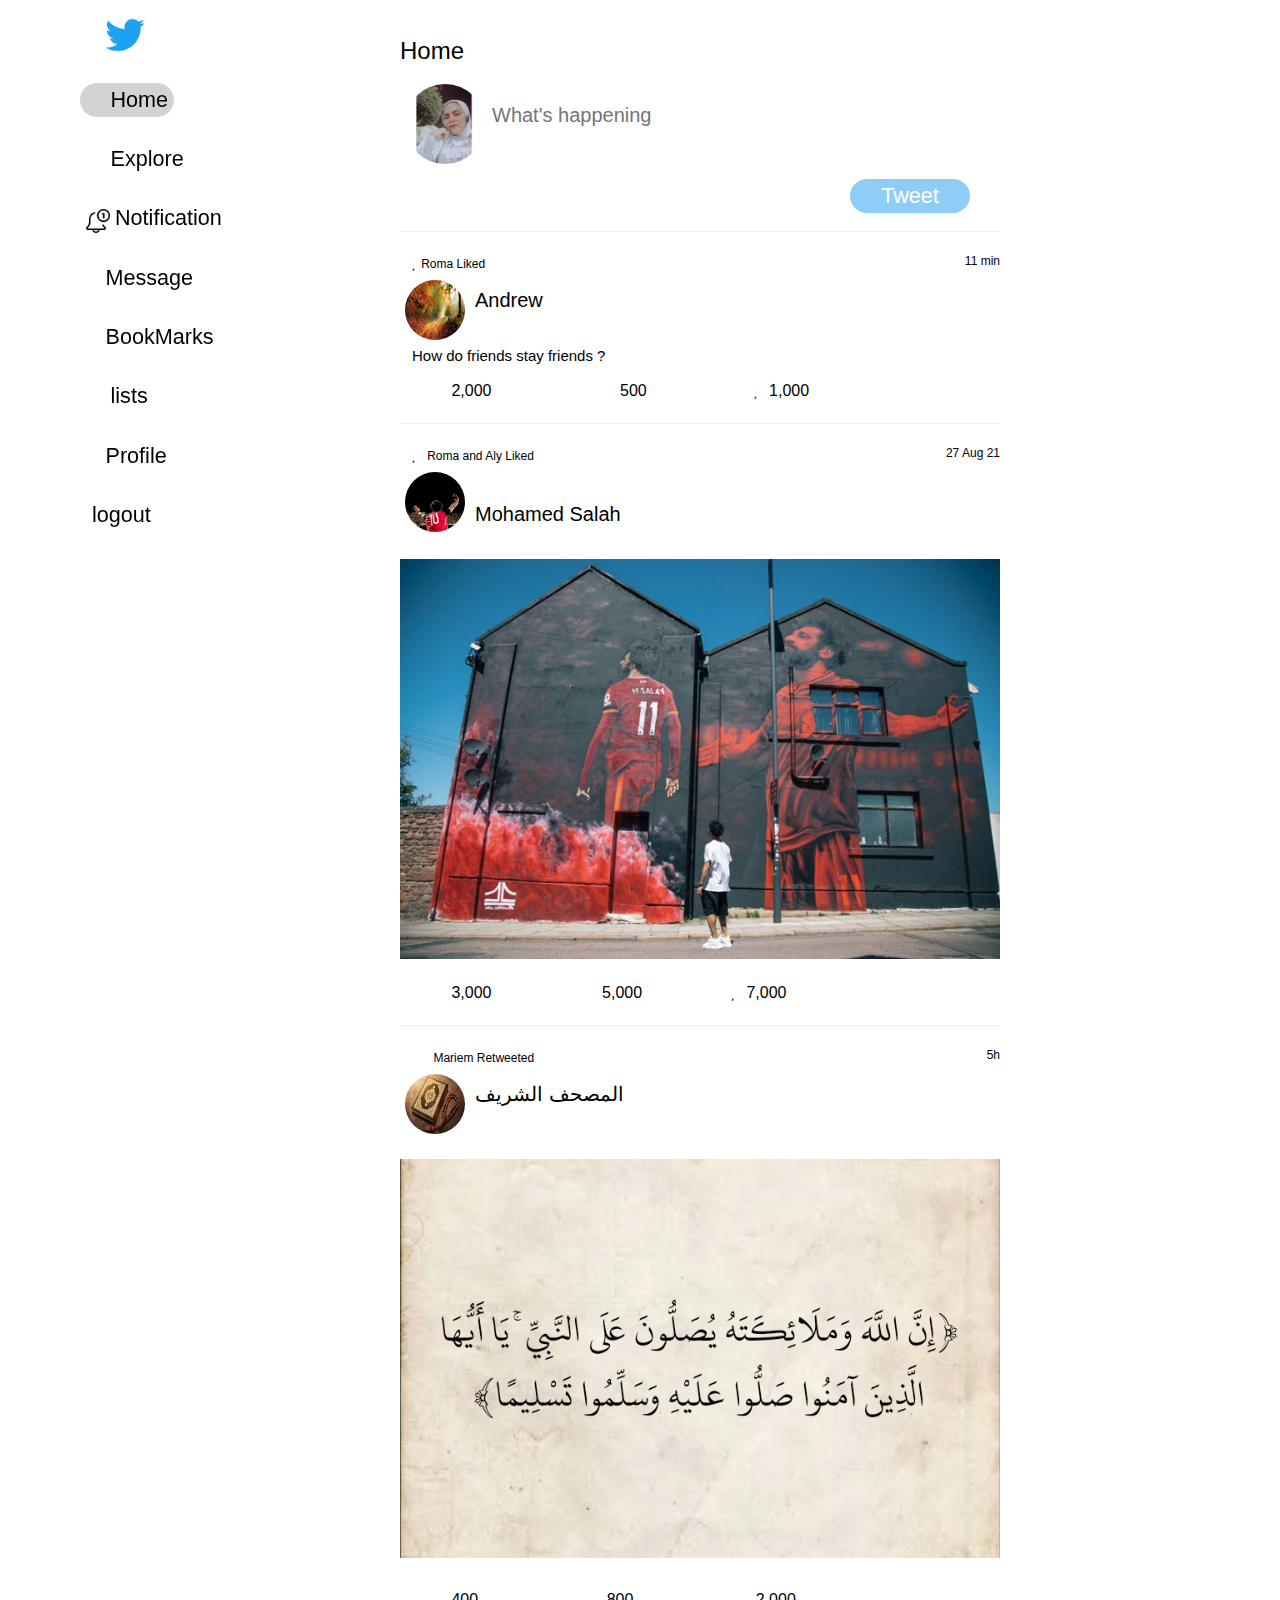
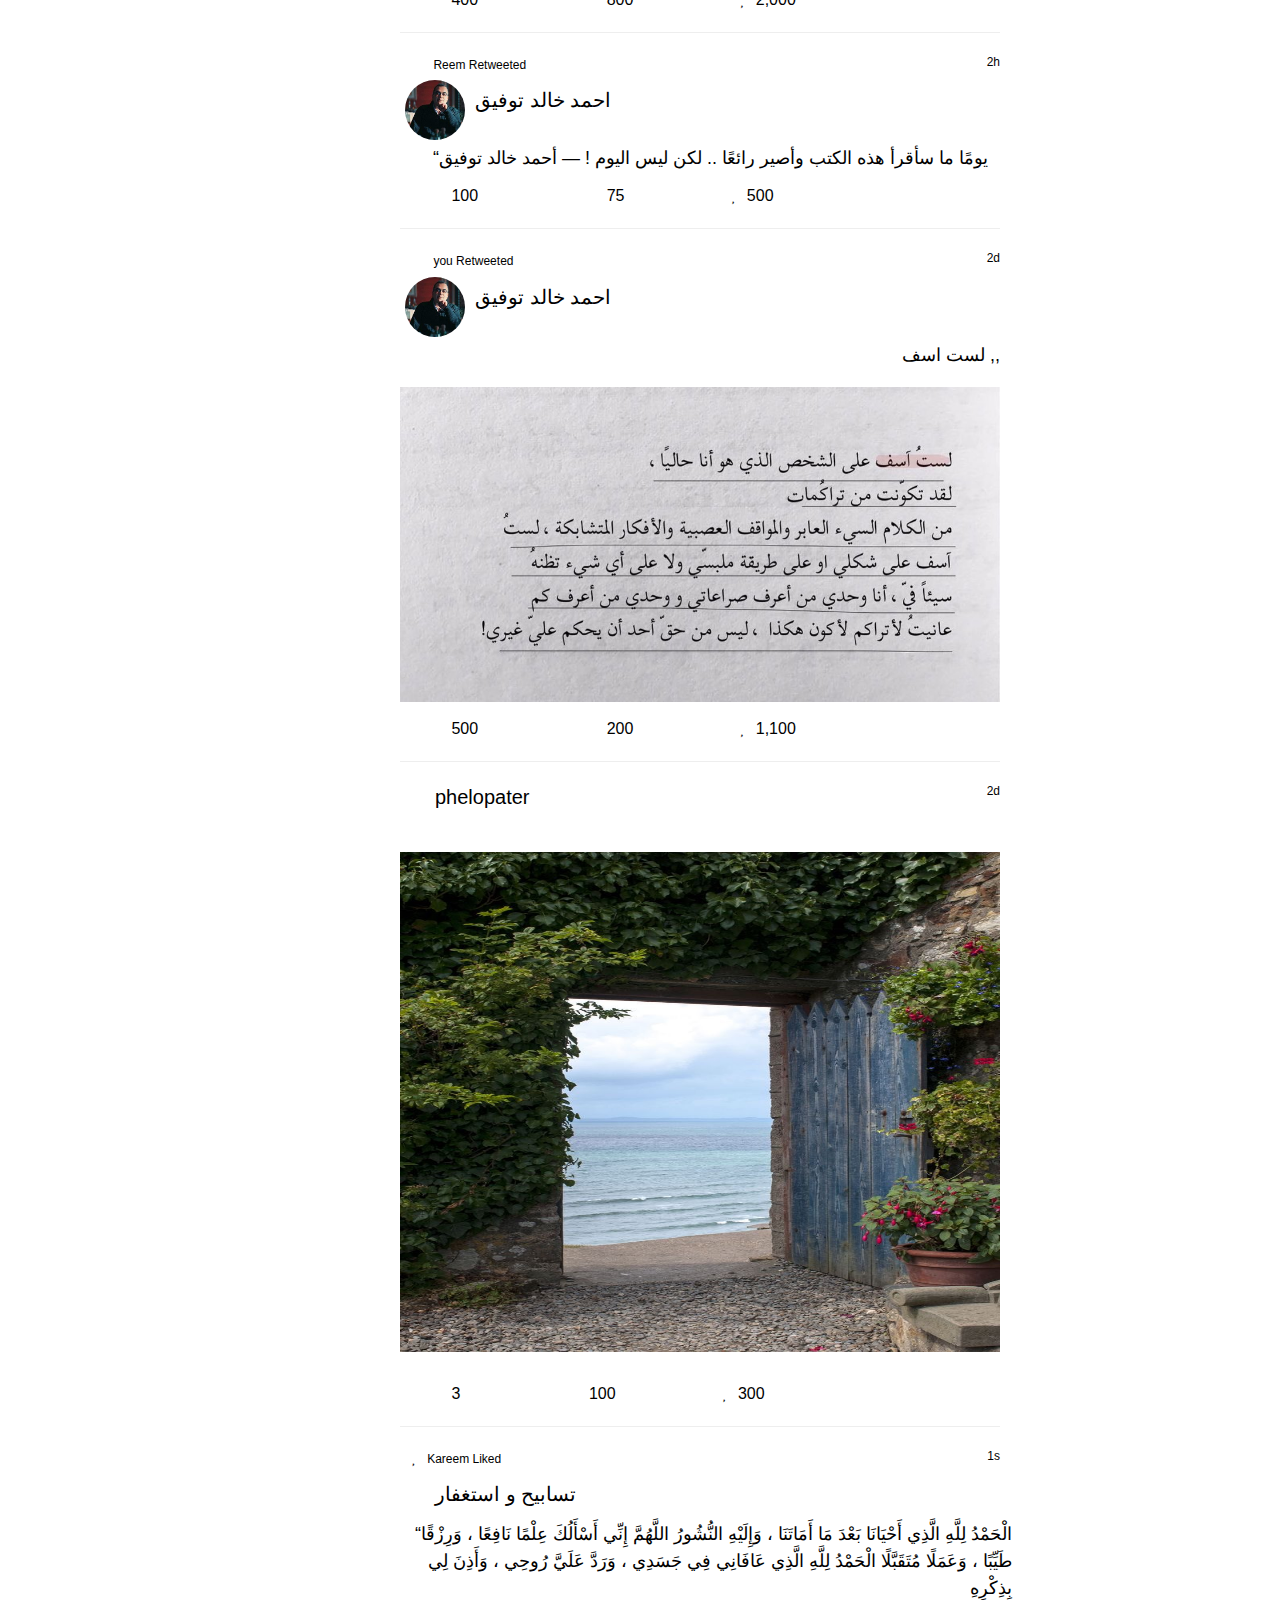
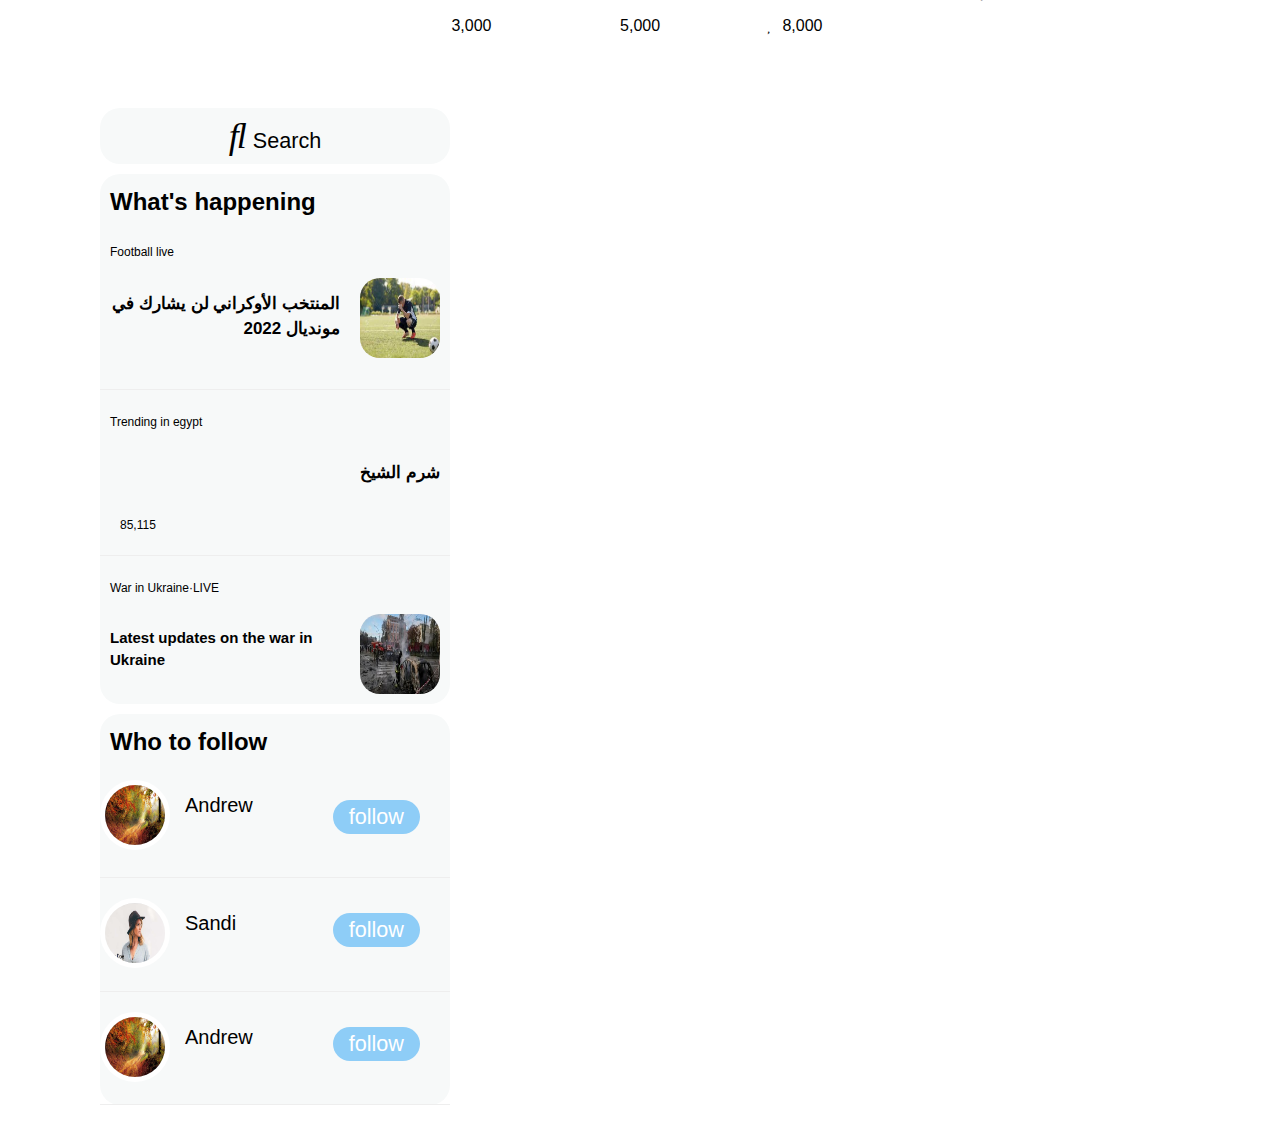
==== index.html @ 5189c6da "Add files via upload" ====
<!DOCTYPE html>
<html lang="en">
<head>
    <meta charset="UTF-8">
    <meta http-equiv="X-UA-Compatible" content="IE=edge">
    <meta name="viewport" content="width=device-width, initial-scale=1.0">
    <title>Twitter</title>
    <link rel="stylesheet" href="home.css">
    <link rel="stylesheet" href="https://www.w3schools.com/w3css/4/w3.css">
    <link rel="stylesheet" href="https://fonts.googleapis.com/css?family=Open+Sans">
    <link rel="stylesheet" href="https://cdnjs.cloudflare.com/ajax/libs/font-awesome/4.7.0/css/font-awesome.min.css">
    <link rel="stylesheet" href="https://pro.fontawesome.com/releases/v5.10.0/css/all.css" integrity="sha384-AYmEC3Yw5cVb3ZcuHtOA93w35dYTsvhLPVnYs9eStHfGJvOvKxVfELGroGkvsg+p" crossorigin="anonymous"/>
</head>
<body>
    <img src="assets/t2.png" style="width: 50px;margin-left: 100px;margin-top: 10px;position: fixed;"><br>
    <div style="float: left;margin-left: 80px;margin-top: 35px;position: fixed;">
    <a href="index.html" >
      <button class="btn" id="active"><i class="far fa-home fa-x" style="margin-right: 6px;"></i>
        <div class="text"> Home</div></button>
    </a> <br>
    <a href="#">
      <button class="btn"> <i class="far fa-hashtag fa-x" style="margin-right: 6px;"></i>
        <div class="text"> Explore</div></button>
    </a>
    <br>
    <a href="#">
    
      <button class="btn">  <img  src="assets/nott.png" class="imgn" style="width: 24px;"/> <div class="text"> Notification</div></button><br>
    </a>
    
    <a href="#">
      <button class="btn"> <i class="far fa-envelope fa-x" style="margin-right: 6px;"></i><div class="text">Message</div></button>    
    </a><br>
     <a href="#"> 
      <button class="btn"> <i class="far fa-bookmark fa-x" style="margin-right: 6px;"></i><div class="text">BookMarks</div></button> 
     </a><br>
     <a href="#">
      <button class="btn"><i class="far fa-list-alt fa-x" style="margin-right: 6px;"></i> <div class="text">lists</div></button>
     </a><br>
     <a href="#">
      <button class="btn"><i class="far fa-user fa-x" style="margin-right: 6px;"></i><div class="text">Profile</div></button>
     </a><br> 
     <a href="#">
      <button class="btn"><i class="fas fa-sign-out-alt" style="margin-right: 6px;"></i><div class="text">logout</div></button>
     </a>          
  </div>
</div>


<div style="float: left;margin-left: 400px;width: 600px;margin-top: 0px;">
        <h3>Home</h3>
        <div style="height: 110px;">
            <img src="assets/reem.jpg" style="width: 90px;height: 90px;" class="profpic">
            <input type="text" id="what" placeholder="What's happening" style="position: relative;margin-left: 90px;margin-top: 20px;">
            <button class="tweet"><div class="text">Tweet</div></button>
        </div><br>
        <hr>
    <div>
        <i class="far fa-heart" style="margin-left: 2%;"></i>
        <small style="margin-bottom: 10px;">Roma Liked</small>
        <small style="float: right;">11 min</small><br>
        <img src="assets/Capture.PNG" width="100px" class="profpic">
        <!-- <i class="far fa-user fa-2x" style="margin-top: 10px;"></i> -->
        <h4 style="position: relative;margin-left: 75px;">Andrew</h4>
        <p style="margin: 2%;margin-top: 30px;font-weight: 20px;">How do friends stay friends ?</p>
        <i class="far fa-comment" style="margin-left: 5%;"></i>
        <p class="reaction">2,000</p>
        <i class="fas fa-retweet" style="margin-left: 13%;"></i>
        <p class="reaction">500</p>
        <i class="fas fa-heart" style="margin-left: 13%;"></i>
        <p class="reaction">1,000</p>
        <i class="fas fa-upload " style="margin-left: 10%;"></i>
       
    </div>
    <hr>
    <div>
        <i class="far fa-heart" style="margin-left: 2%;"></i>
        <small style="margin-left: 1%;margin-bottom: 10px;">Roma and Aly Liked</small>
        <small style="float: right;">27 Aug 21</small><br>
        <img src="assets/mosalah.jpg" width="100px" class="profpic">
        <!-- <i class="far fa-user fa-2x" style="margin-top: 10px;"></i> -->
        <i class="fas fa-check-circle" style="margin-left: 150px;margin-top: -5%"></i>
        <h4 style="position: relative;margin-left: 75px;">Mohamed Salah</h4>
        <img src="assets/mo2.jfif" style="width: 100%;margin-top: 20px;"><br><br>
        <i class="far fa-comment" style="margin-left: 5%;"></i>
        <p class="reaction">3,000</p>
        <i class="fas fa-retweet" style="margin-left: 10%;"></i>
        <p class="reaction">5,000</p>
        <i class="fas fa-heart" style="margin-left: 10%;"></i>
        <p class="reaction">7,000</p>
        <i class="fas fa-upload " style="margin-left: 10%;"></i>
       
    </div>
    <hr>
    <div>
        <i class="fas fa-retweet" style="margin-left: 2%;"></i>
        <small style="margin-left: 1%;margin-bottom: 10px;">Mariem Retweeted</small>
        <small style="float: right;">5h</small><br>
        <!-- <i class="far fa-user fa-2x" style="margin-top: 10px;"></i> -->
        <img src="assets/mos.jfif" width="100px" class="profpic">
        <h4 style="margin-left: 75px;margin-bottom: 30px;;position: relative;">المصحف الشريف</h4>
       <img src="assets/t4.png" style="width: 100%;margin-bottom: 30px;margin-top: 20px;">
       
        <i class="far fa-comment" style="margin-left: 5%;"></i>
        <p class="reaction">400</p>
        <i class="fas fa-retweet" style="margin-left: 13%;"></i>
        <p class="reaction">800</p>
        <i class="fas fa-heart" style="margin-left: 13%;"></i>
        <p class="reaction">2,000</p>
        <i class="fas fa-upload " style="margin-left: 10%;"></i>
       
        </div>
<hr>
    <div>
        <i class="fas fa-retweet" style="margin-left: 2%;"></i>
        <small style="margin-left: 1%;margin-bottom: 10px;">Reem Retweeted</small>
        <small style="float: right;">2h</small><br>
        <img src="assets/ahmed.jfif" width="100px" class="profpic">
        <!-- <i class="far fa-user fa-2x" style="margin-top: 10px;"></i> -->
        <h4 style="margin-left: 75px;margin-bottom: 30px;;position: relative;">احمد خالد توفيق</h4>
        <p style="margin: 2%;text-align: right;margin-top: 30px;font-size: 18px;">“يومًا ما سأقرأ هذه الكتب وأصير رائعًا .. لكن ليس اليوم !
        ― أحمد خالد توفيق</p>
       
        <i class="far fa-comment" style="margin-left: 5%;"></i>
        <p class="reaction">100</p>
        <i class="fas fa-retweet" style="margin-left: 13%;"></i>
        <p class="reaction">75</p>
        <i class="fas fa-heart" style="margin-left: 13%;"></i>
        <p class="reaction">500</p>
        <i class="fas fa-upload " style="margin-left: 10%;"></i>
       
    </div>
    <hr>
    <div>
        <i class="fas fa-retweet" style="margin-left: 2%;"></i>
        <small style="margin-left: 1%;margin-bottom: 10px;">you Retweeted</small>
        <small style="float: right;">2d</small><br>
        <img src="assets/ahmed.jfif" width="100px" class="profpic">
        <h4 style="margin-left: 75px;position: relative;">احمد خالد توفيق</h4>
        <p style="text-align: right;margin-top: 30px;font-size: 18px;">لست اسف ,,</p>
        <img src="assets/t5.jfif" style="width: 100%;margin-bottom: 15px;"><br>               
       <i class="far fa-comment" style="margin-left: 5%;"></i>
        <p class="reaction"">500</p>
        <i class="fas fa-retweet" style="margin-left: 13%;"></i>
        <p class="reaction">200</p>
        <i class="fas fa-heart" style="margin-left: 13%;"></i>
        <p class="reaction">1,100</p>
        <i class="fas fa-upload " style="margin-left: 10%;"></i>
       
    </div>
    <hr>
    <div>
        <small style="float: right;">2d</small>
        <i class="far fa-user fa-2x" style="position: absolute;"></i>
        <h4 style="position: relative;margin-left: 35px;margin-bottom: 30px;">phelopater</h4>
        <img src="assets/t6.jfif" style="width: 100%;height: 500px;margin-top: 10px;margin-bottom: 30px;"><br>               
       <i class="far fa-comment" style="margin-left: 5%;"></i>
        <p class="reaction">3</p>
        <i class="fas fa-retweet" style="margin-left: 13%;"></i>
        <p class="reaction">100</p>
        <i class="fas fa-heart" style="margin-left: 13%;"></i>
        <p class="reaction">300</p>
        <i class="fas fa-upload " style="margin-left: 10%;"></i>
       
    </div>
     <hr>
    <div>
        <i class="far fa-heart" style="margin-left: 2%;"></i>
        <small style="margin-left: 1%;margin-bottom: 10px;">Kareem Liked</small>
        <small style="float: right;">1s</small><br>
        <i class="far fa-user fa-2x" style="margin-top: 10px;position: absolute;"></i>
        <h4 style="margin-left: 35px;position: relative;">تسابيح و استغفار</h4>
        <p style="margin: 2%;font-size: larger;width: 100%;text-align: right;font-size: 18px;">“الْحَمْدُ لِلَّهِ الَّذِي أَحْيَانَا بَعْدَ مَا أَمَاتَنَا ، وَإِلَيْهِ النُّشُورُ

            اللَّهُمَّ إِنِّي أَسْأَلُكَ عِلْمًا نَافِعًا ، وَرِزْقًا طَيِّبًا ، وَعَمَلًا مُتَقَبَّلًا
            
            الْحَمْدُ لِلَّهِ الَّذِي عَافَانِي فِي جَسَدِي ، وَرَدَّ عَلَيَّ رُوحِي ، وَأَذِنَ لِي بِذِكْرِهِ</p>
       
        <i class="far fa-comment" style="margin-left: 5%;"></i>
        <p class="reaction">3,000</p>
        <i class="fas fa-retweet" style="margin-left: 13%;"></i>
        <p class="reaction">5,000</p>
        <i class="fas fa-heart" style="margin-left: 13%;"></i>
        <p class="reaction">8,000</p>
        <i class="fas fa-upload " style="margin-left: 10%;"></i>
       
    </div>
    <br><br>
</div>
<div class="sidebar">
    <button class="btn" style="width: 100%;background-color: #f7f9f9;border-radius: 20px;"> <i class="far fa-search fa-2x" style="margin-right: 6px;"></i><div class="text">Search</div></button><br> 
    <div class="happen">
        <h3 style="padding: 10px;font-weight: bold;">What's happening</h3>
        <small style="padding: 10px;">Football live</small><br>
        <img src="assets/sad.jfif" width="100px" class="sideph">
        <p style="float: righ;font-weight: bold;text-align: right;margin-top: 18px;padding: 10px;font-size: 17px;">المنتخب الأوكراني لن يشارك في مونديال 2022</p>
        <div style="clear: both;"></div>
        <hr>
        <small style="padding-left: 10px;">Trending in egypt</small><br>
        <p style="float: righ;font-weight: bold;text-align: right;margin-top: 18px;padding: 10px;font-size: 17px;">شرم الشيخ</p>
        <small style="padding-left: 20px;padding-bottom: 10px;">85,115</small>
        <div style="clear: both;"></div>
        <hr>
        <small style="padding: 10px;">War in Ukraine·LIVE</small><br>
        <img src="assets/war.jfif" width="100px" class="sideph">
        <p style="float: righ;font-weight: bold;text-align: left;margin-top: 18px;padding: 10px;font-size: 15px;">Latest updates on the war in Ukraine</p>
        <div style="clear: both;"></div>


    </div>  
    <div class="happen">
        <h3 style="padding: 10px;font-weight: bold;"">Who to follow</h3>
        <img src="assets/Capture.PNG" width="100px" class="profpic" style="position: absolute;float: left;">
        <h4 style="margin-bottom: 15px;margin-left: 85px;position: relative;float: left;">Andrew</h4>
        <div style="clear: both;"></div>
        <button class="follow"><div class="text">follow</div></button><br>
        <hr>
        <img src="assets/im1.PNG" width="120px" class="profpic" style="position: absolute;float: left;">
        <!-- <i class="far fa-user fa-2x" style="margin-top: 10px;"></i> -->
        <h4 style="position: relative;margin-left: 85px;float: left;">Sandi</h4>
        <div style="clear: both;"></div>
        <button class="follow"><div class="text">follow</div></button><br>
        <hr>
        <img src="assets/Capture.PNG" width="100px" class="profpic" style="margin-bottom: 10px;position: absolute;float: left;">
        <!-- <i class="far fa-user fa-2x" style="margin-top: 10px;"></i> -->
        <h4 style="position: relative;margin-left: 85px;float: left;">Andrew</h4>
        <div style="clear: both;"></div>
        <button class="follow"><div class="text">follow</div></button><br>
        <hr>

    </div>
</div>
</body>
</html>
---- home.css ----
.btn {
    border: none;
    color: black;
    font-size: large;
    margin-top: 25px;
    background-color: white;
  }
  .btn:hover {
    background-color: gray;
    border-radius: 30px;
  
  }
  #active{
    background-color: lightgray;
    border-radius: 30px;
  }
.reaction{
    margin-top: -10%;
    margin-left: 1%;
    font-size: medium;
    display: inline;
    margin-right: 25px;
}
.profpic{
    position: absolute;
    width: 70px;
    height: 70px;
    border-radius: 60%;
    border: 5px white solid;
    margin-top: 0px;
}
.text{
    display: inline;
    font-size: larger;
}
.imgn{
    margin: 0px;
}
.tweet{
    border: none;
    color: white;
    font-size: larger;
    float: right;
    margin-right: 30px;
    margin-top: 100px;
    width: 20%;
    background-color: #8ecdf7;
    border-radius: 30px;
}
.follow{
    border: none;
    color: white;
    font-size: larger;
    float: right;
    margin-right: 30px;
    margin-top: -35px;
    width: 25%;
    background-color: #8ecdf7;
    border-radius: 30px;
}
.tweet:hover{
    background-color: rgb(29 155 240);
}
.follow:hover{
    background-color: rgb(29 155 240);
}
.sidebar{
    float: left;
    width:350px;
    margin-left: 100px;
    margin-right: 10px;

}
.happen{
    width: 100%;
    background-color: #f7f9f9;
    border-radius: 20px;
}
.sideph{
    width: 100px;
    height: 100px;
    border-radius: 30%;
    margin-top: 5px;
    float: right;
    padding: 10px;
    margin-left: 10px;
}
#what{
    margin: 2%;
    display: inline;
    font-size: 20px;
    color: #7b8892;
    border: none;
}
#what:focus{
    outline: none;
}
#what:hover{
    border: none;

}
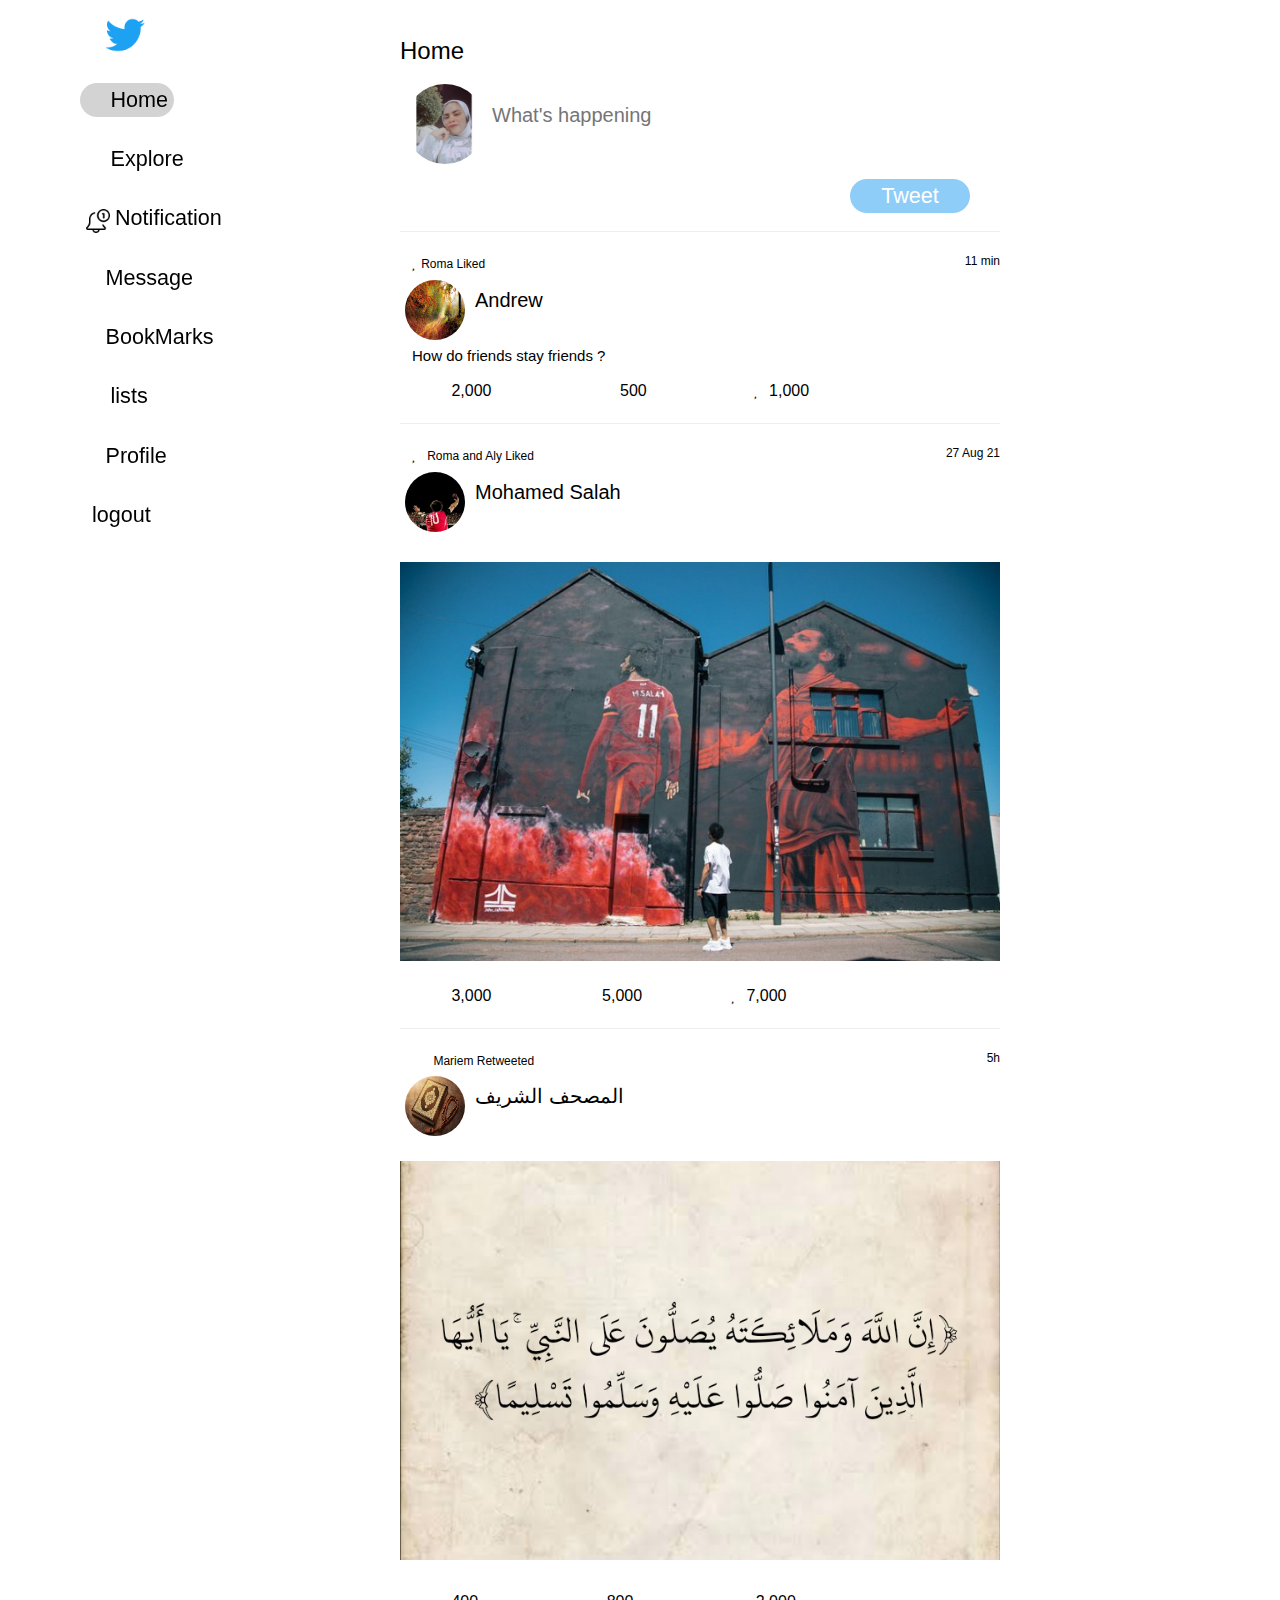
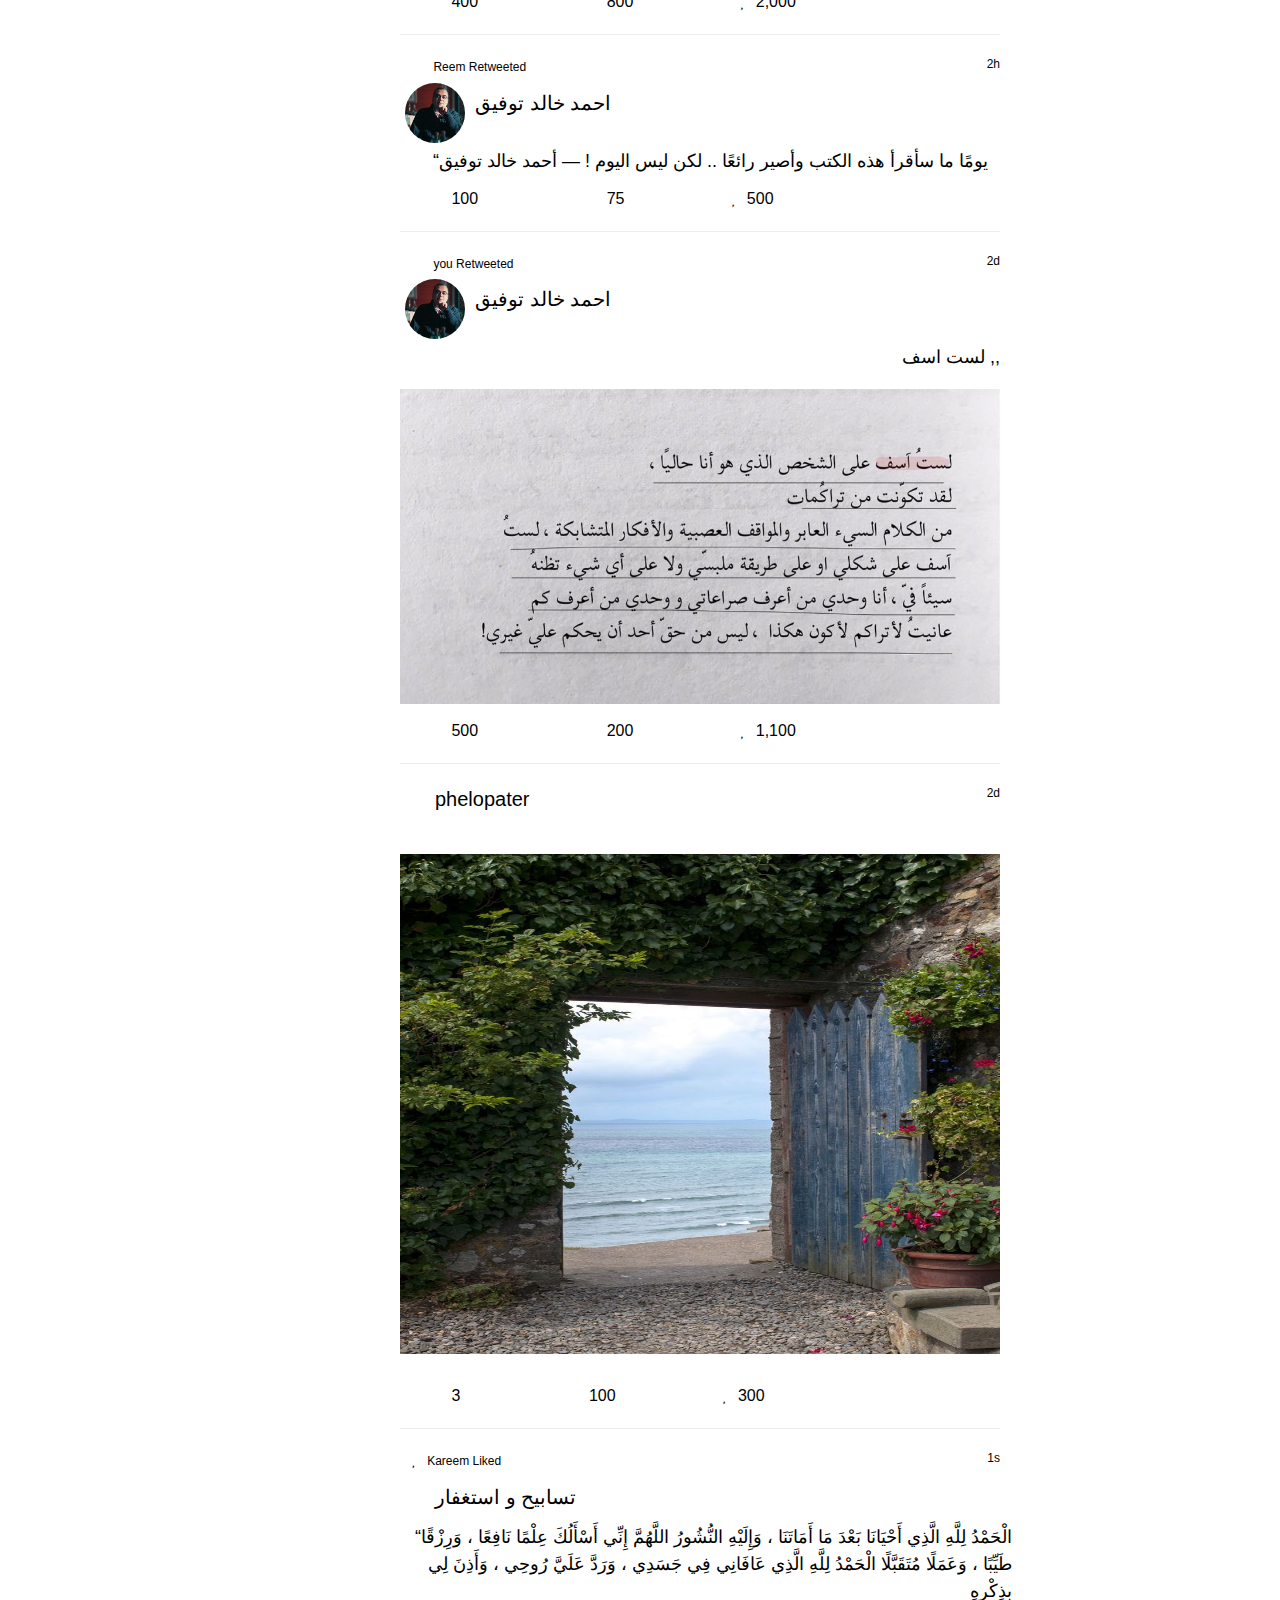
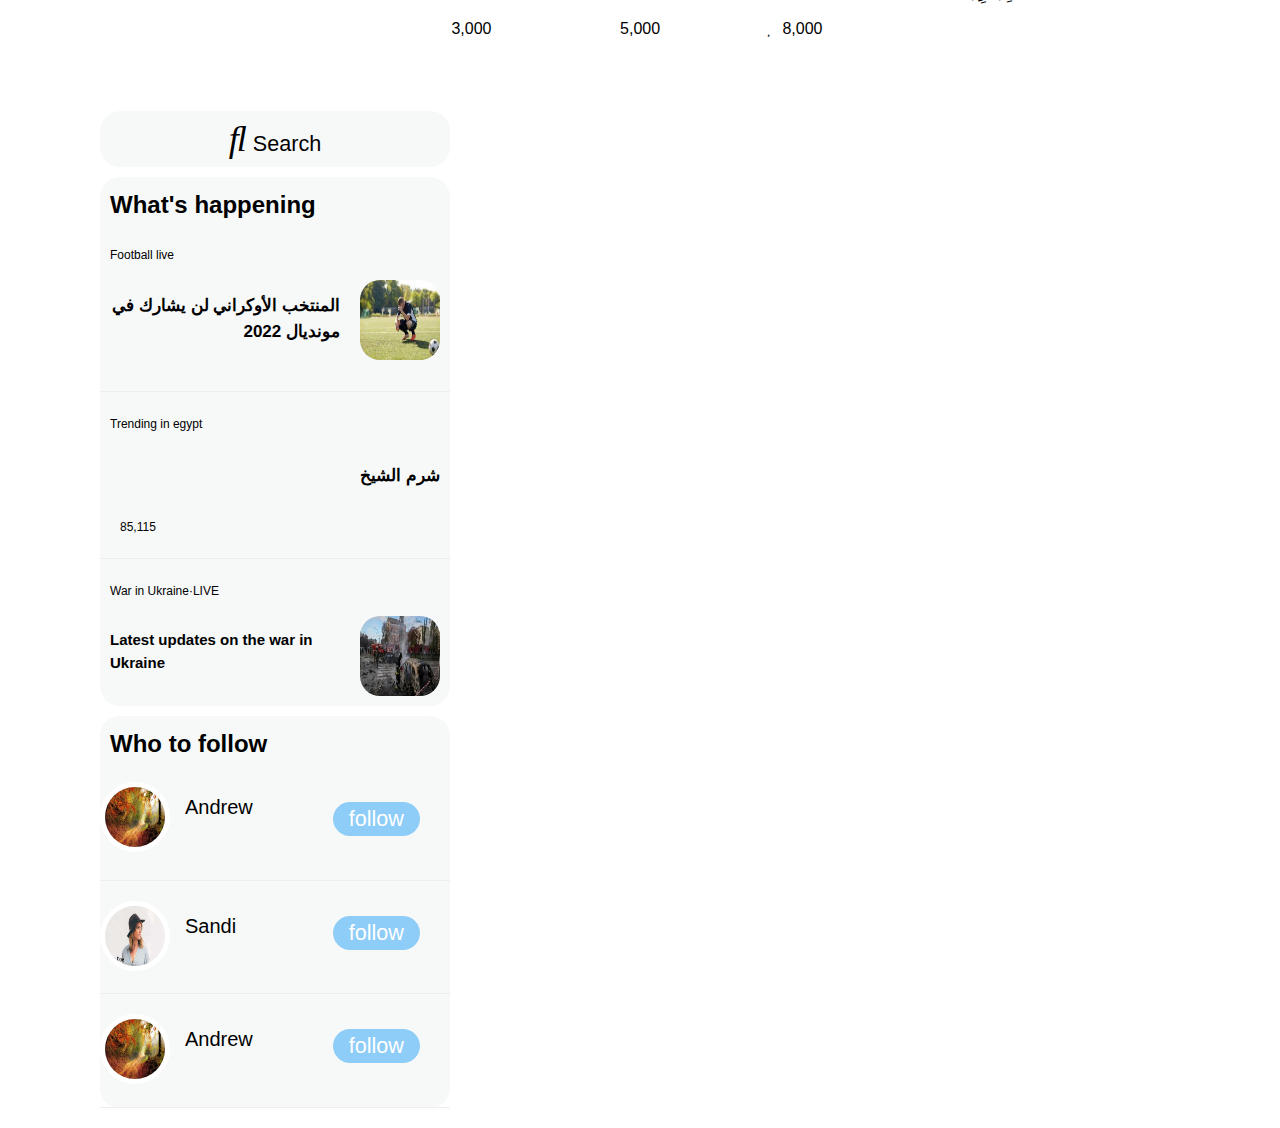
==== commit 710377f9: "Add files via upload" ====
--- a/index.html
+++ b/index.html
@@ -79,9 +79,8 @@
         <small style="float: right;">27 Aug 21</small><br>
         <img src="assets/mosalah.jpg" width="100px" class="profpic">
         <!-- <i class="far fa-user fa-2x" style="margin-top: 10px;"></i> -->
-        <i class="fas fa-check-circle" style="margin-left: 150px;margin-top: -5%"></i>
-        <h4 style="position: relative;margin-left: 75px;">Mohamed Salah</h4>
-        <img src="assets/mo2.jfif" style="width: 100%;margin-top: 20px;"><br><br>
+        <h4 style="position: relative;margin-left: 75px;">Mohamed Salah</h4><br><br>
+        <img src="assets/mo2.jfif" style="width: 100%;"><br><br>
         <i class="far fa-comment" style="margin-left: 5%;"></i>
         <p class="reaction">3,000</p>
         <i class="fas fa-retweet" style="margin-left: 10%;"></i>
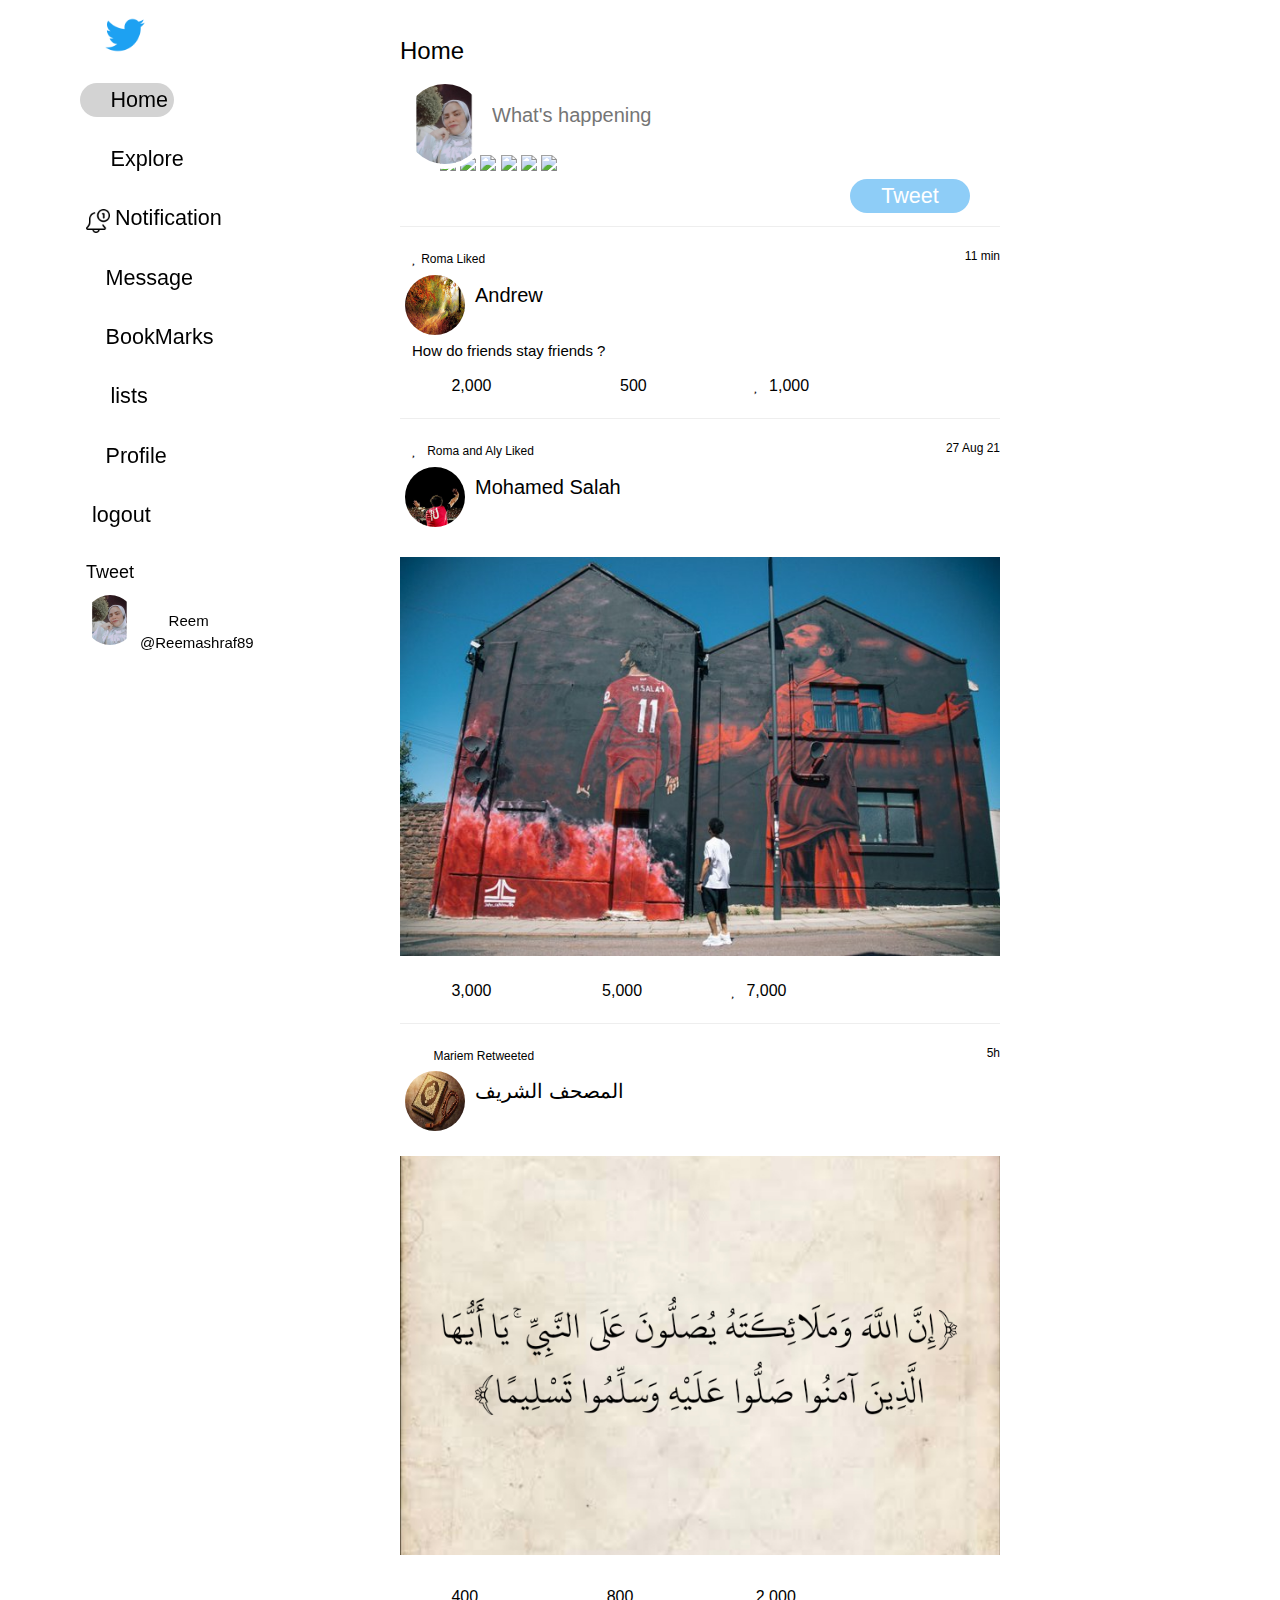
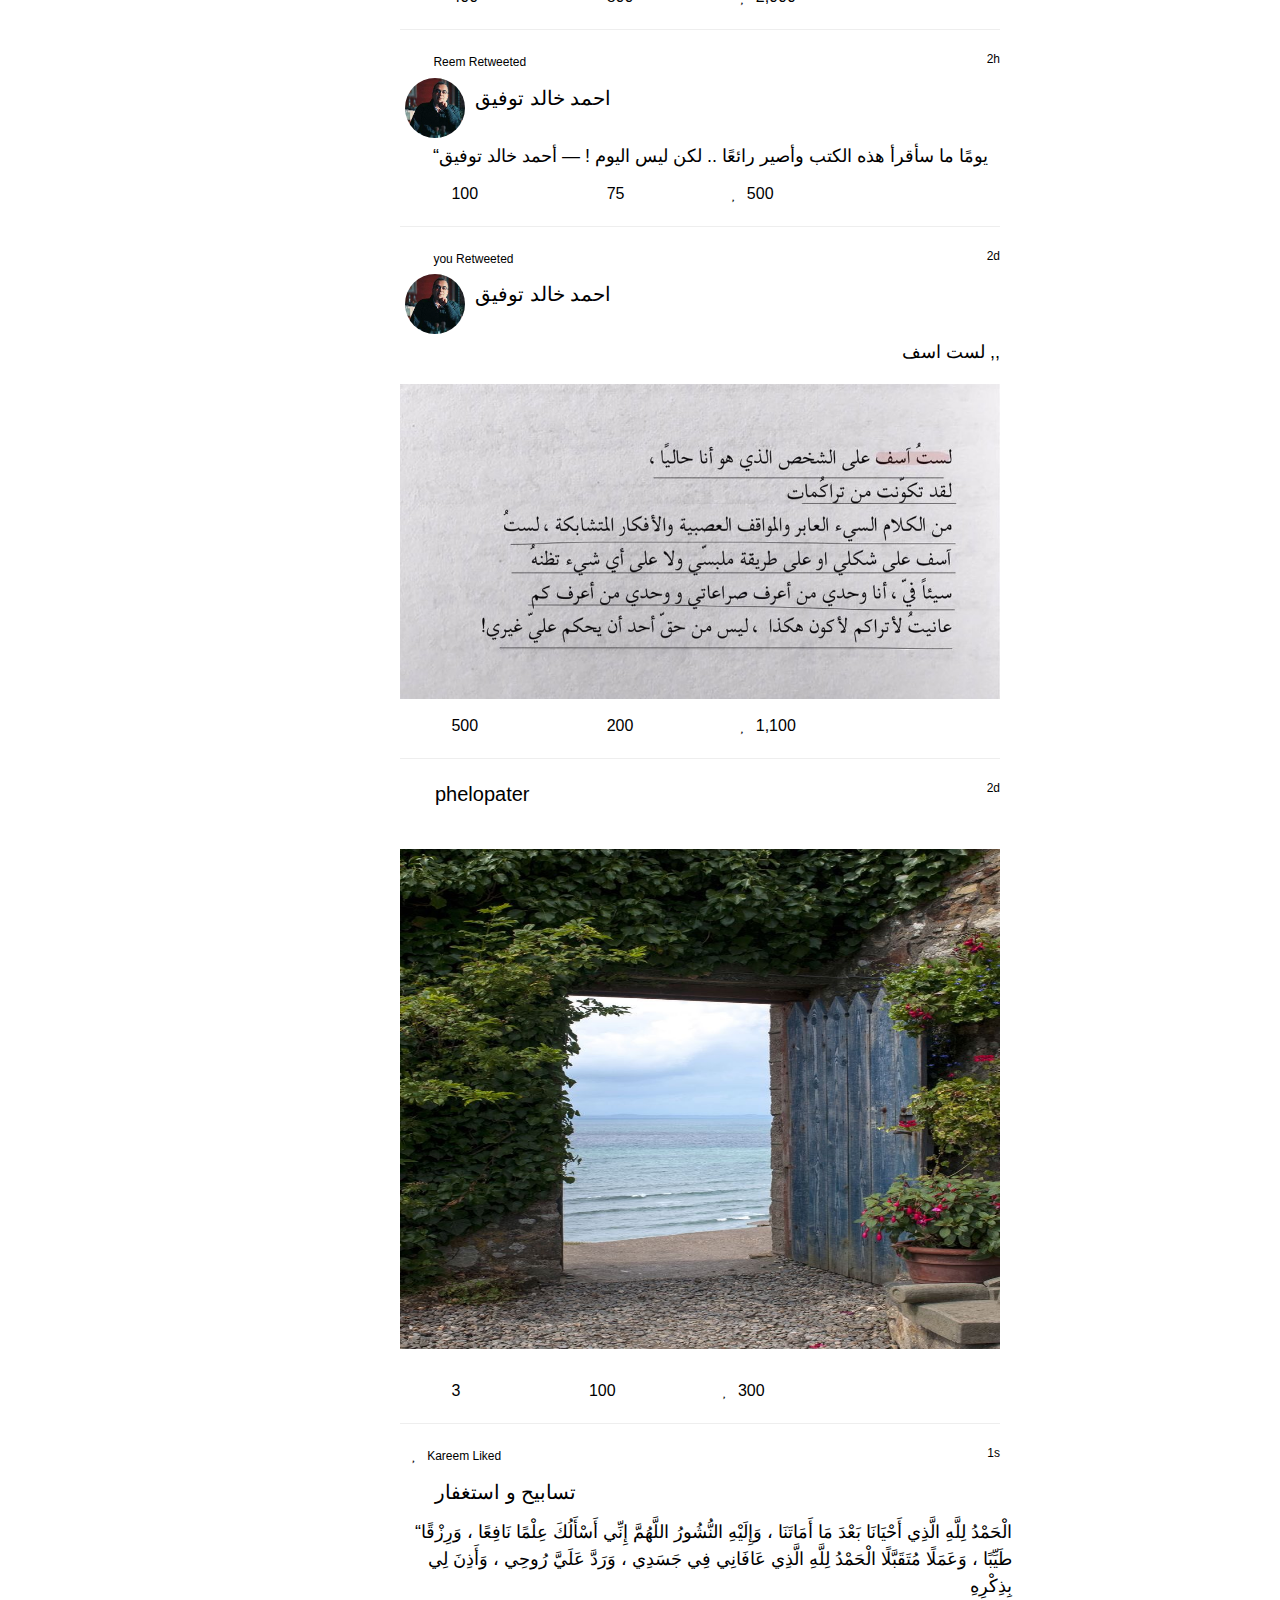
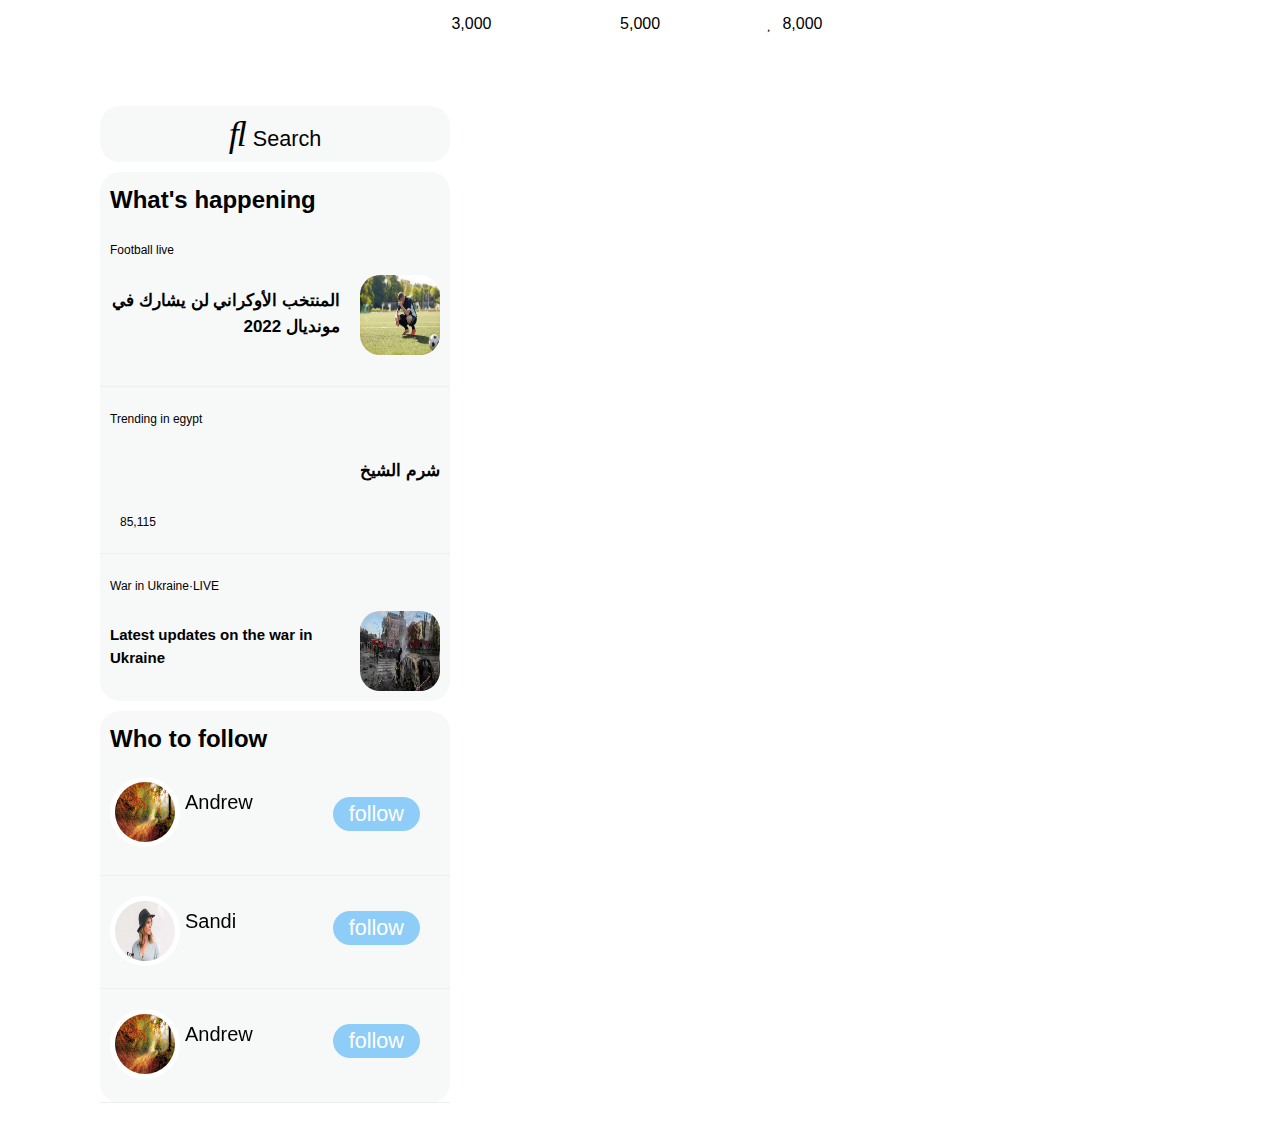
==== commit 2e1d485d: "Add files via upload" ====
--- a/index.html
+++ b/index.html
@@ -42,17 +42,35 @@
      </a><br> 
      <a href="#">
       <button class="btn"><i class="fas fa-sign-out-alt" style="margin-right: 6px;"></i><div class="text">logout</div></button>
-     </a>          
+     </a><br>
+     <button class="btn" id="tweets">Tweet</button>  <br>
+     <div class="pro">
+     <a href="#" style="text-decoration: none;">
+        <p style="float:right;margin-right: 45px;margin-top: 20px;margin-bottom:0px;">Reem</p>
+        <img src="assets/reem.jpg" style="width: 60px;height: 60px;float: left;" class="profpic">
+        
+        <p style="text-align: center;margin-left: 60px;margin-top: 3px;">@Reemashraf89</p>
+       </a><br>
+    </div>
   </div>
 </div>
 
 
 <div style="float: left;margin-left: 400px;width: 600px;margin-top: 0px;">
         <h3>Home</h3>
-        <div style="height: 110px;">
+        <div style="height: 105px;">
             <img src="assets/reem.jpg" style="width: 90px;height: 90px;" class="profpic">
             <input type="text" id="what" placeholder="What's happening" style="position: relative;margin-left: 90px;margin-top: 20px;">
             <button class="tweet"><div class="text">Tweet</div></button>
+            <div style="margin-left: 40px;margin-top: 8px;">
+                <img src="image-regular.svg" class="image">
+                <img src="assets/icons8-gif-50.png" class="image">
+                <img src="assets/icons8-smiling-face-with-heart-24.png" class="image">
+                <img src="assets/icons8-poll-24.png" class="image">
+                <img src="assets/icons8-schedule-50.png" class="image">
+                <img src="assets/icons8-location-update-80.png" class="image">
+                
+            </div>
         </div><br>
         <hr>
     <div>
@@ -209,25 +227,27 @@
     </div>  
     <div class="happen">
         <h3 style="padding: 10px;font-weight: bold;"">Who to follow</h3>
-        <img src="assets/Capture.PNG" width="100px" class="profpic" style="position: absolute;float: left;">
+        <img src="assets/Capture.PNG" width="100px" class="profpic" style="position: absolute;float: left;margin-left: 10px;">
         <h4 style="margin-bottom: 15px;margin-left: 85px;position: relative;float: left;">Andrew</h4>
         <div style="clear: both;"></div>
         <button class="follow"><div class="text">follow</div></button><br>
         <hr>
-        <img src="assets/im1.PNG" width="120px" class="profpic" style="position: absolute;float: left;">
+        <img src="assets/im1.PNG" width="120px" class="profpic" style="position: absolute;float: left;margin-left: 10px;">
         <!-- <i class="far fa-user fa-2x" style="margin-top: 10px;"></i> -->
         <h4 style="position: relative;margin-left: 85px;float: left;">Sandi</h4>
         <div style="clear: both;"></div>
         <button class="follow"><div class="text">follow</div></button><br>
         <hr>
-        <img src="assets/Capture.PNG" width="100px" class="profpic" style="margin-bottom: 10px;position: absolute;float: left;">
+        <img src="assets/Capture.PNG" width="100px" class="profpic" style="margin-bottom: 10px;position: absolute;float: left;margin-left: 10px;">
         <!-- <i class="far fa-user fa-2x" style="margin-top: 10px;"></i> -->
         <h4 style="position: relative;margin-left: 85px;float: left;">Andrew</h4>
         <div style="clear: both;"></div>
         <button class="follow"><div class="text">follow</div></button><br>
         <hr>
-
-    </div>
+       
+    </div>
+  
+   
 </div>
 </body>
 </html>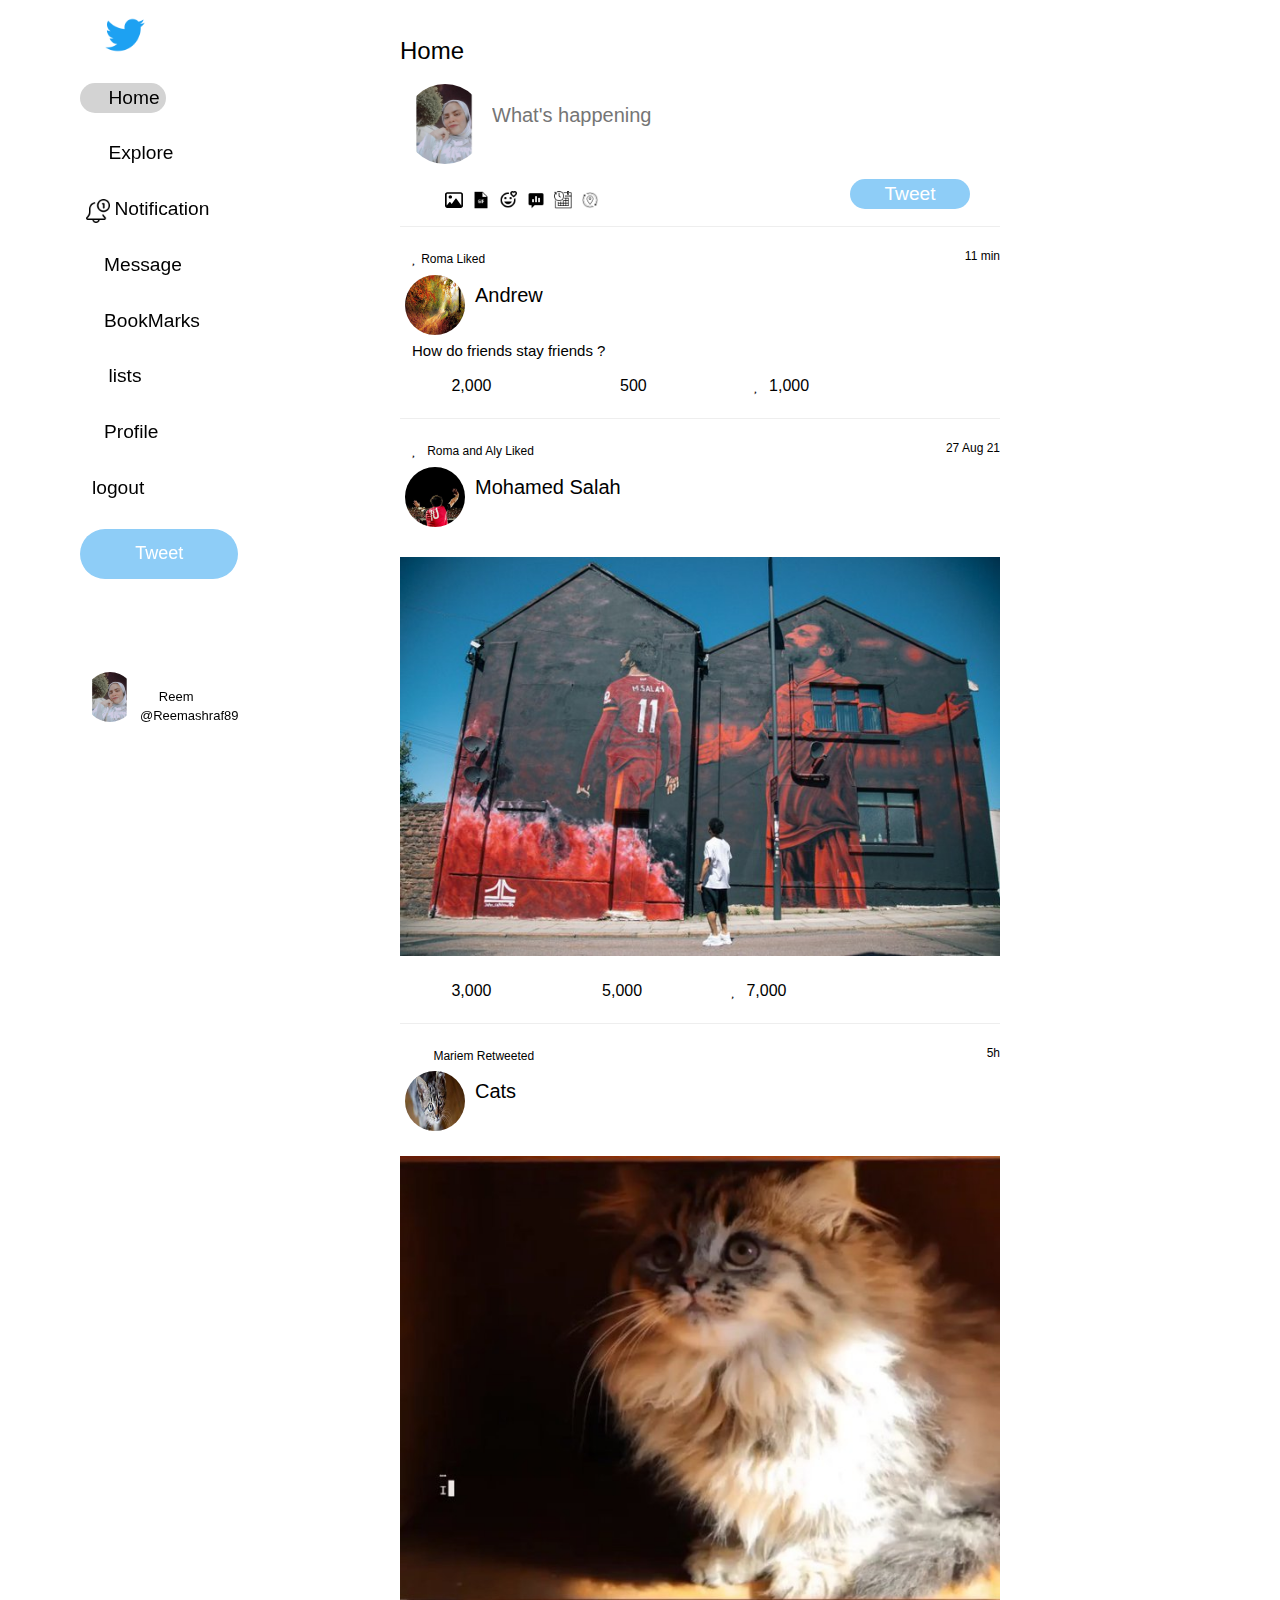
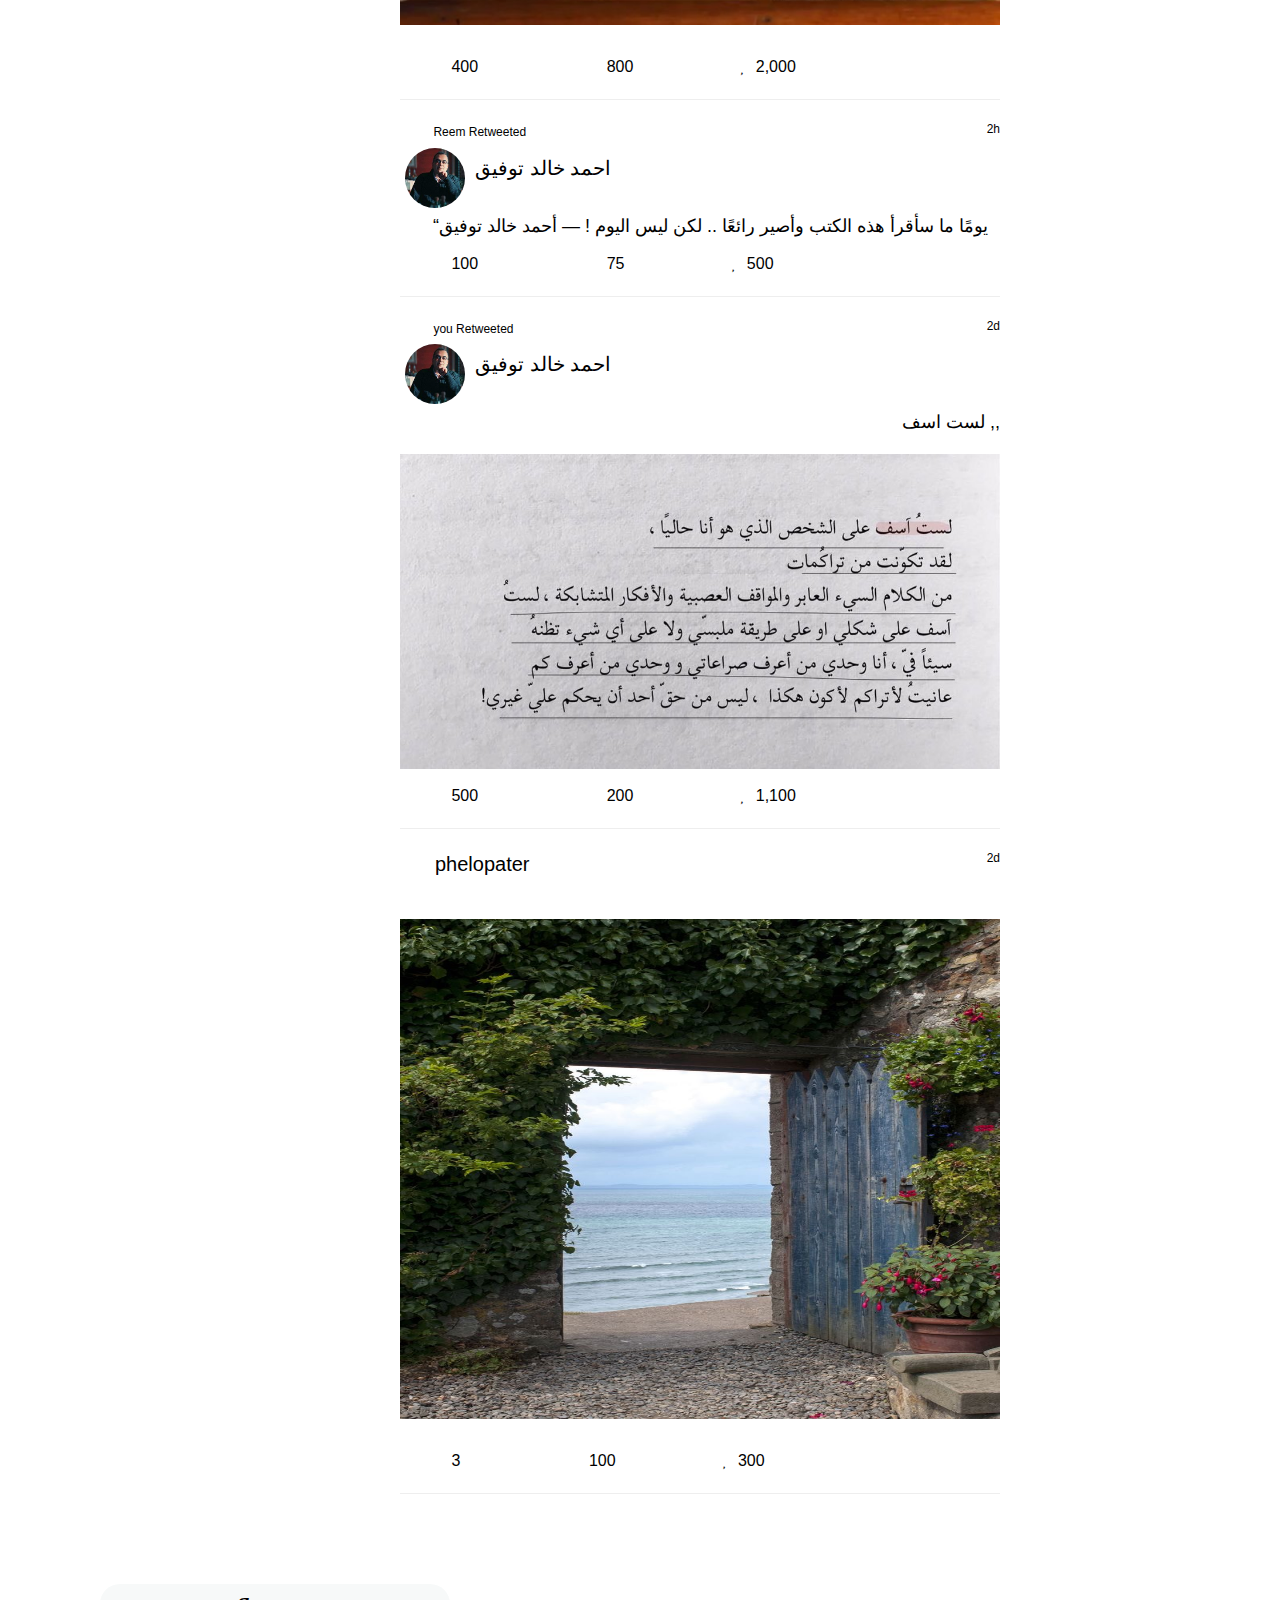
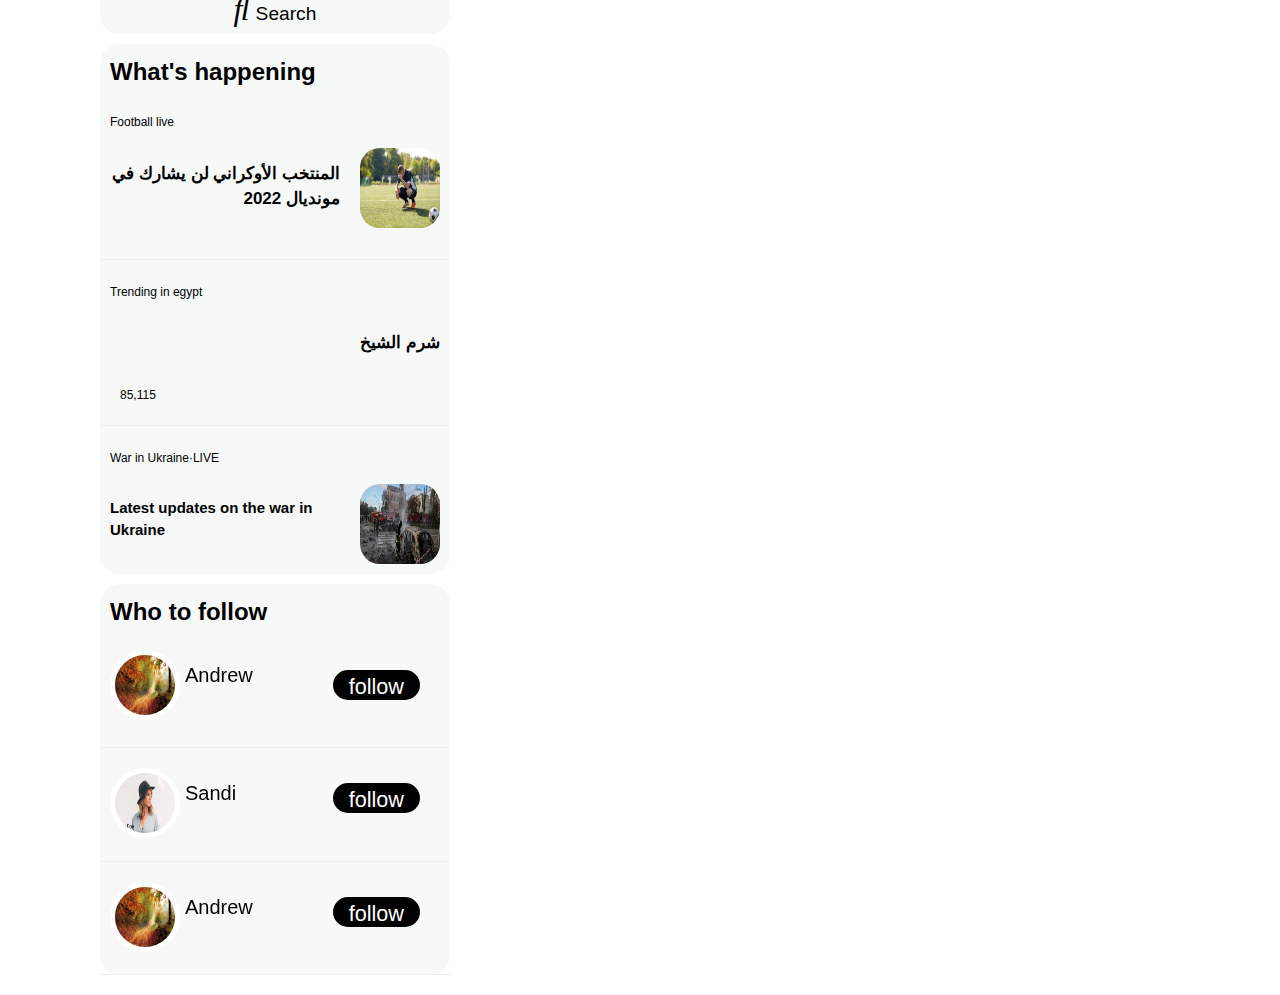
==== commit acafe5c0: "Add files via upload" ====
--- a/index.html
+++ b/index.html
@@ -114,9 +114,9 @@
         <small style="margin-left: 1%;margin-bottom: 10px;">Mariem Retweeted</small>
         <small style="float: right;">5h</small><br>
         <!-- <i class="far fa-user fa-2x" style="margin-top: 10px;"></i> -->
-        <img src="assets/mos.jfif" width="100px" class="profpic">
-        <h4 style="margin-left: 75px;margin-bottom: 30px;;position: relative;">المصحف الشريف</h4>
-       <img src="assets/t4.png" style="width: 100%;margin-bottom: 30px;margin-top: 20px;">
+        <img src="assets/pro.jfif" width="100px" class="profpic">
+        <h4 style="margin-left: 75px;margin-bottom: 30px;;position: relative;">Cats</h4>
+       <img src="assets/post.jfif" style="width: 100%;margin-bottom: 30px;margin-top: 20px;">
        
         <i class="far fa-comment" style="margin-left: 5%;"></i>
         <p class="reaction">400</p>
@@ -181,27 +181,7 @@
        
     </div>
      <hr>
-    <div>
-        <i class="far fa-heart" style="margin-left: 2%;"></i>
-        <small style="margin-left: 1%;margin-bottom: 10px;">Kareem Liked</small>
-        <small style="float: right;">1s</small><br>
-        <i class="far fa-user fa-2x" style="margin-top: 10px;position: absolute;"></i>
-        <h4 style="margin-left: 35px;position: relative;">تسابيح و استغفار</h4>
-        <p style="margin: 2%;font-size: larger;width: 100%;text-align: right;font-size: 18px;">“الْحَمْدُ لِلَّهِ الَّذِي أَحْيَانَا بَعْدَ مَا أَمَاتَنَا ، وَإِلَيْهِ النُّشُورُ
-
-            اللَّهُمَّ إِنِّي أَسْأَلُكَ عِلْمًا نَافِعًا ، وَرِزْقًا طَيِّبًا ، وَعَمَلًا مُتَقَبَّلًا
-            
-            الْحَمْدُ لِلَّهِ الَّذِي عَافَانِي فِي جَسَدِي ، وَرَدَّ عَلَيَّ رُوحِي ، وَأَذِنَ لِي بِذِكْرِهِ</p>
-       
-        <i class="far fa-comment" style="margin-left: 5%;"></i>
-        <p class="reaction">3,000</p>
-        <i class="fas fa-retweet" style="margin-left: 13%;"></i>
-        <p class="reaction">5,000</p>
-        <i class="fas fa-heart" style="margin-left: 13%;"></i>
-        <p class="reaction">8,000</p>
-        <i class="fas fa-upload " style="margin-left: 10%;"></i>
-       
-    </div>
+   
     <br><br>
 </div>
 <div class="sidebar">
--- a/home.css
+++ b/home.css
@@ -1,7 +1,7 @@
 .btn {
     border: none;
     color: black;
-    font-size: large;
+    font-size: medium;
     margin-top: 25px;
     background-color: white;
   }
@@ -39,13 +39,26 @@
 .tweet{
     border: none;
     color: white;
-    font-size: larger;
+    font-size: medium;
     float: right;
     margin-right: 30px;
     margin-top: 100px;
     width: 20%;
     background-color: #8ecdf7;
     border-radius: 30px;
+}
+#tweets{
+    border: none;
+    color: white;
+    font-size: larger;
+    background-color: #8ecdf7;
+    border-radius: 30px;
+   width: 100%;
+   height: 50px;
+   margin-bottom: 85px;
+}
+#tweets:hover{
+    background-color: rgb(29 155 240);
 }
 .follow{
     border: none;
@@ -55,8 +68,10 @@
     margin-right: 30px;
     margin-top: -35px;
     width: 25%;
-    background-color: #8ecdf7;
+    height: 30px;
+    background-color: black;
     border-radius: 30px;
+    text-align: center;
 }
 .tweet:hover{
     background-color: rgb(29 155 240);
@@ -69,12 +84,12 @@
     width:350px;
     margin-left: 100px;
     margin-right: 10px;
-
 }
 .happen{
     width: 100%;
     background-color: #f7f9f9;
     border-radius: 20px;
+    height: 100%;
 }
 .sideph{
     width: 100px;
@@ -99,4 +114,13 @@
     border: none;
 
 }
+.image{
+    width: 18px;
+    height: 18px;
+    margin-top: 40px;
+    margin-left: 5px;
 
+}
+.pro{
+    font-size: 13px;
+}
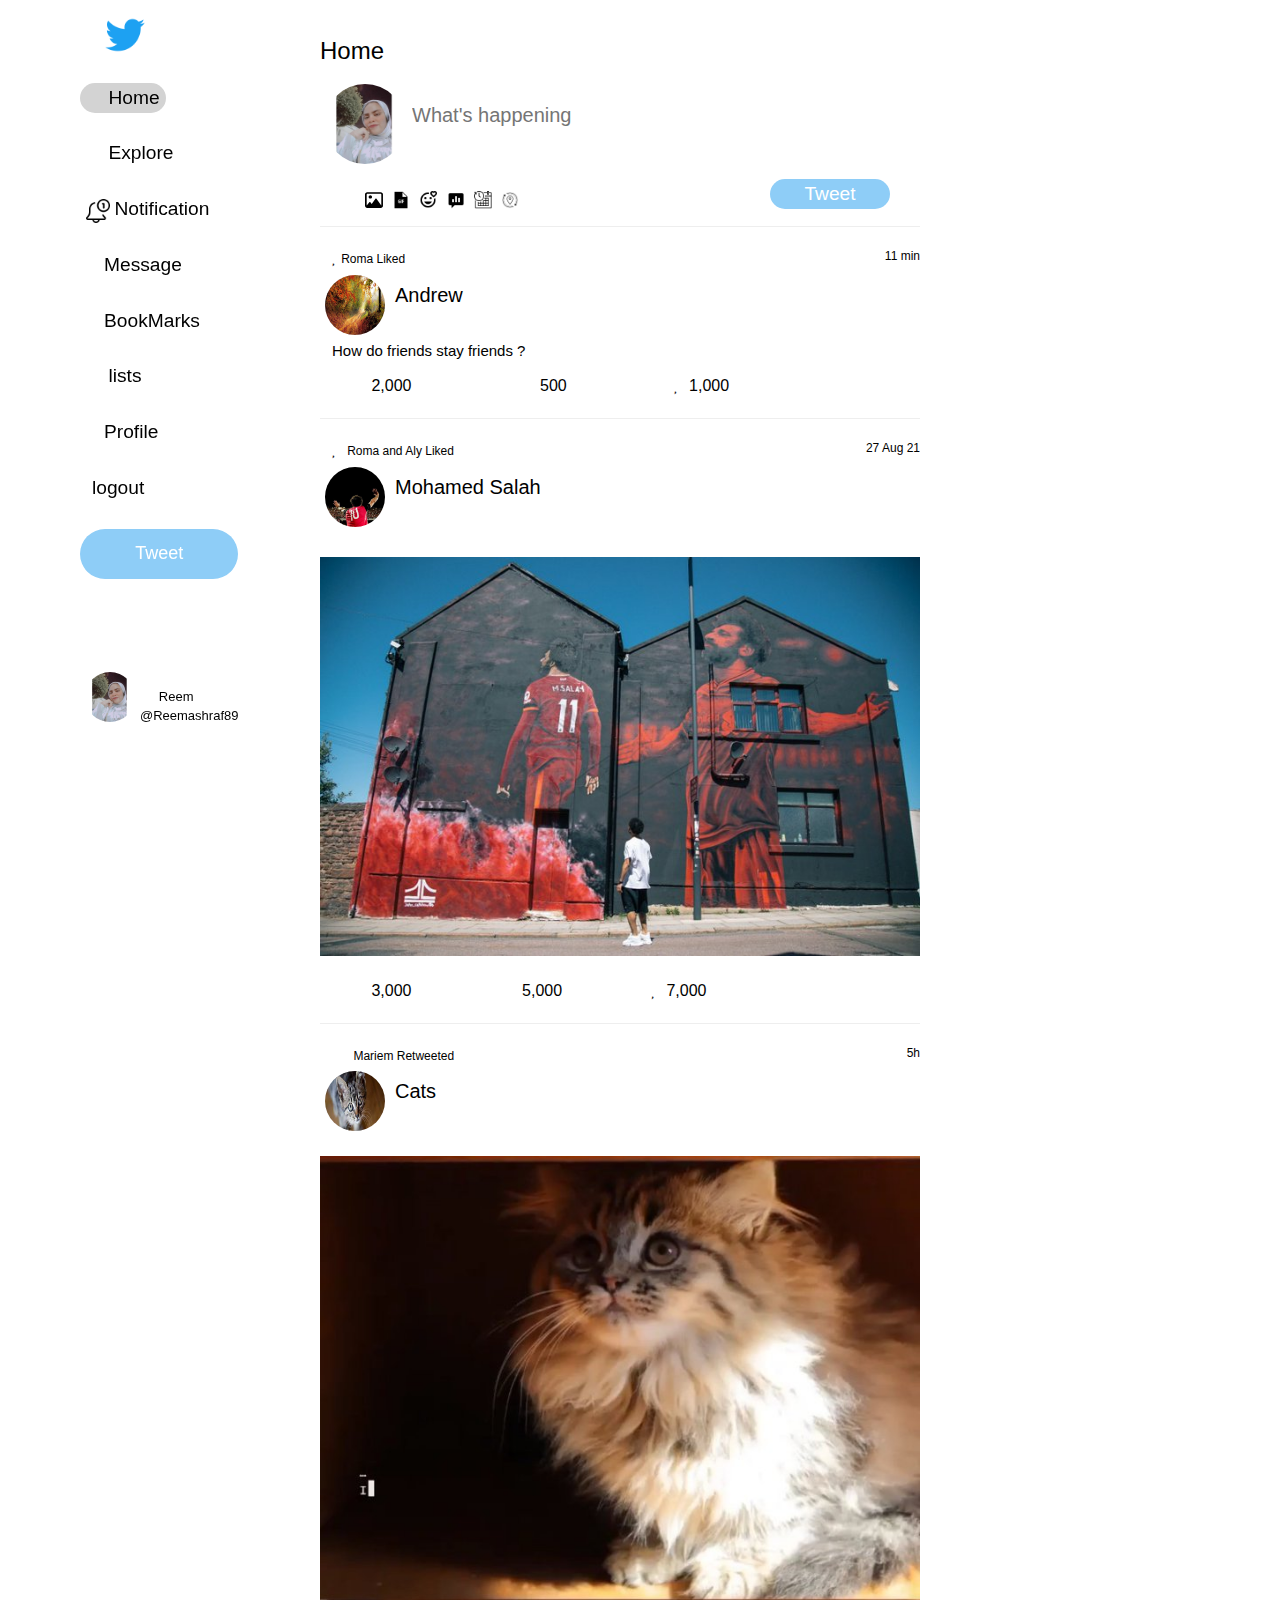
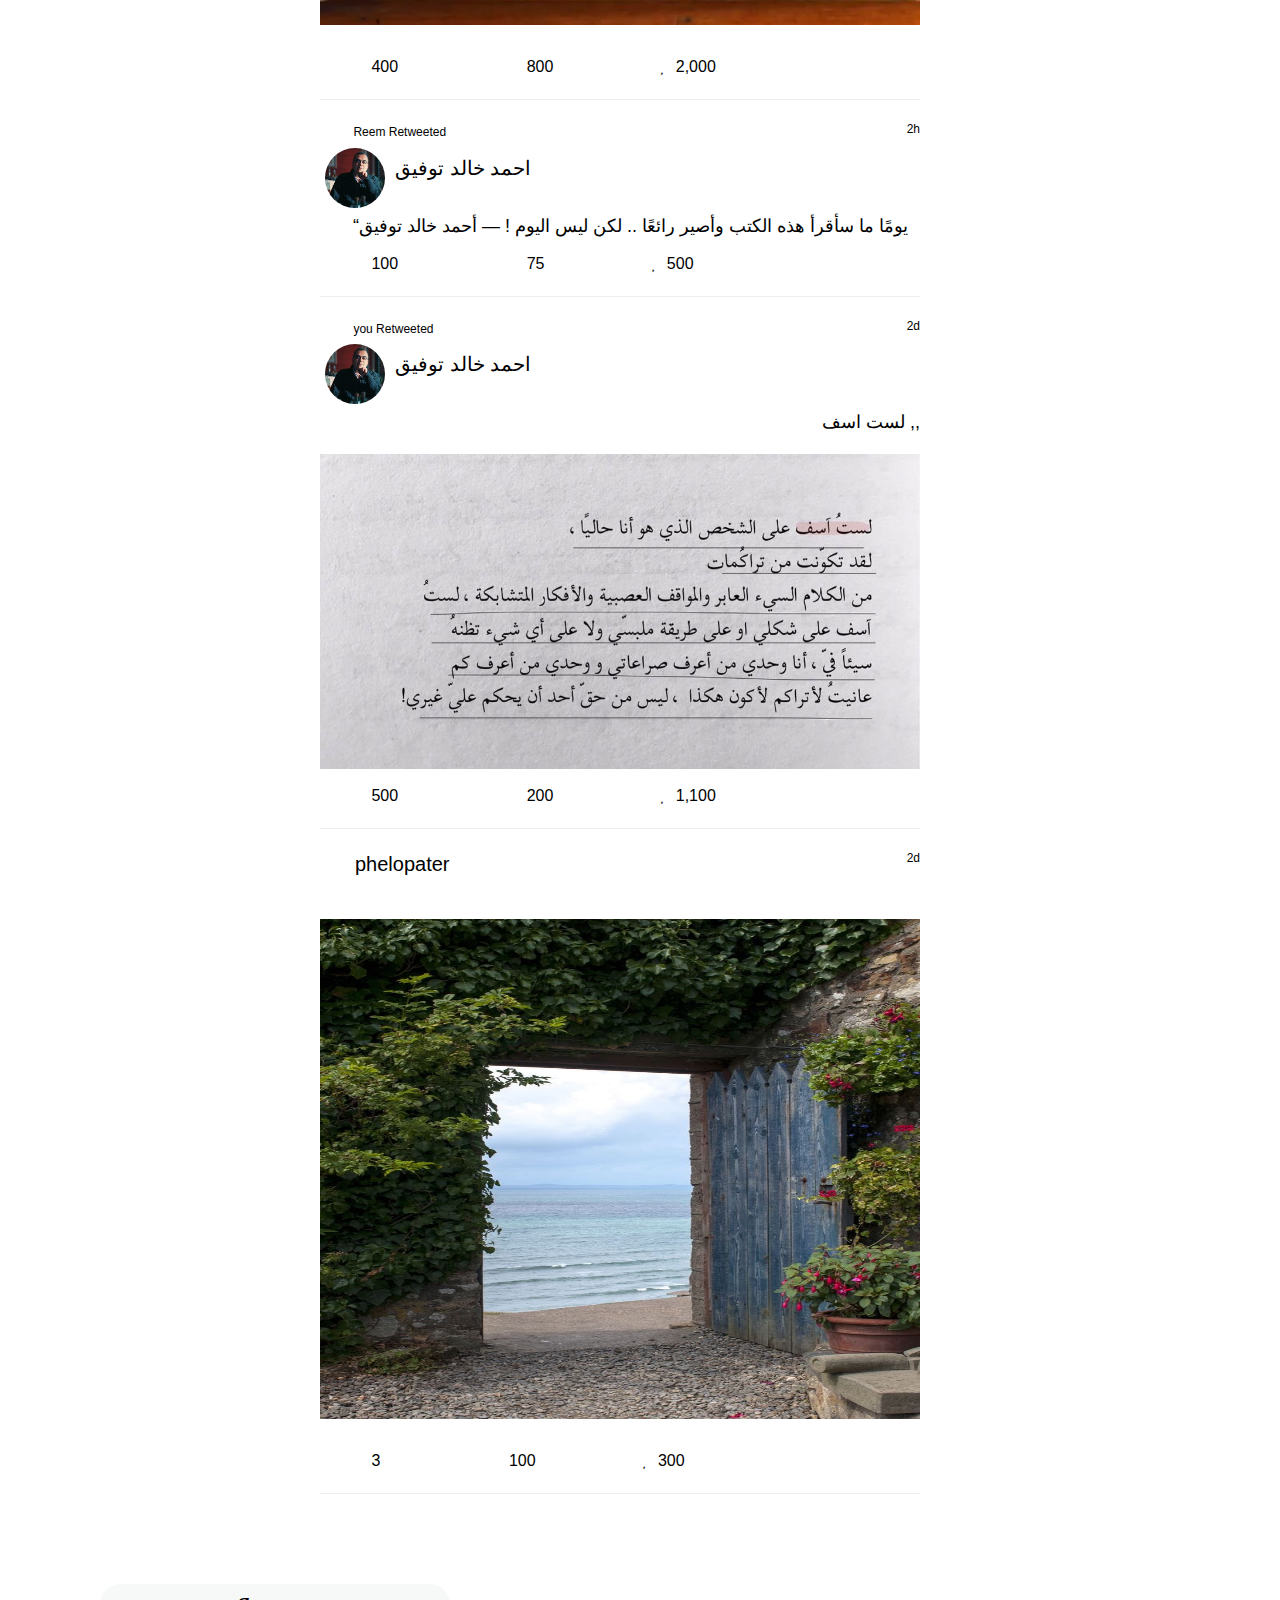
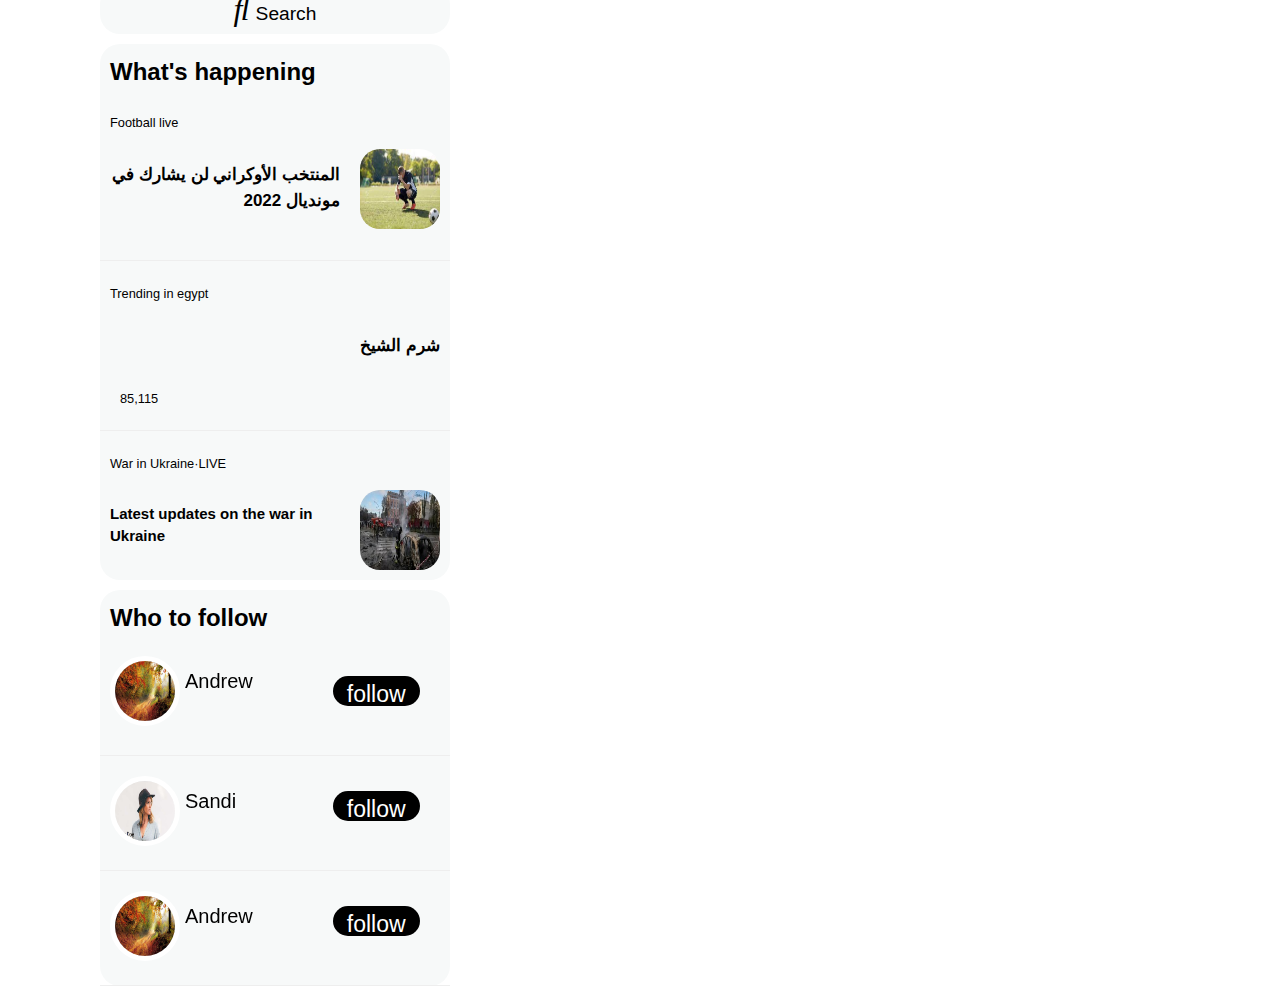
==== commit de8991af: "Add files via upload" ====
--- a/index.html
+++ b/index.html
@@ -56,7 +56,7 @@
 </div>
 
 
-<div style="float: left;margin-left: 400px;width: 600px;margin-top: 0px;">
+<div style="float: left;margin-left: 320px;width: 600px;margin-top: 0px;">
         <h3>Home</h3>
         <div style="height: 105px;">
             <img src="assets/reem.jpg" style="width: 90px;height: 90px;" class="profpic">
--- a/home.css
+++ b/home.css
@@ -84,6 +84,7 @@
     width:350px;
     margin-left: 100px;
     margin-right: 10px;
+    font-size: medium;
 }
 .happen{
     width: 100%;
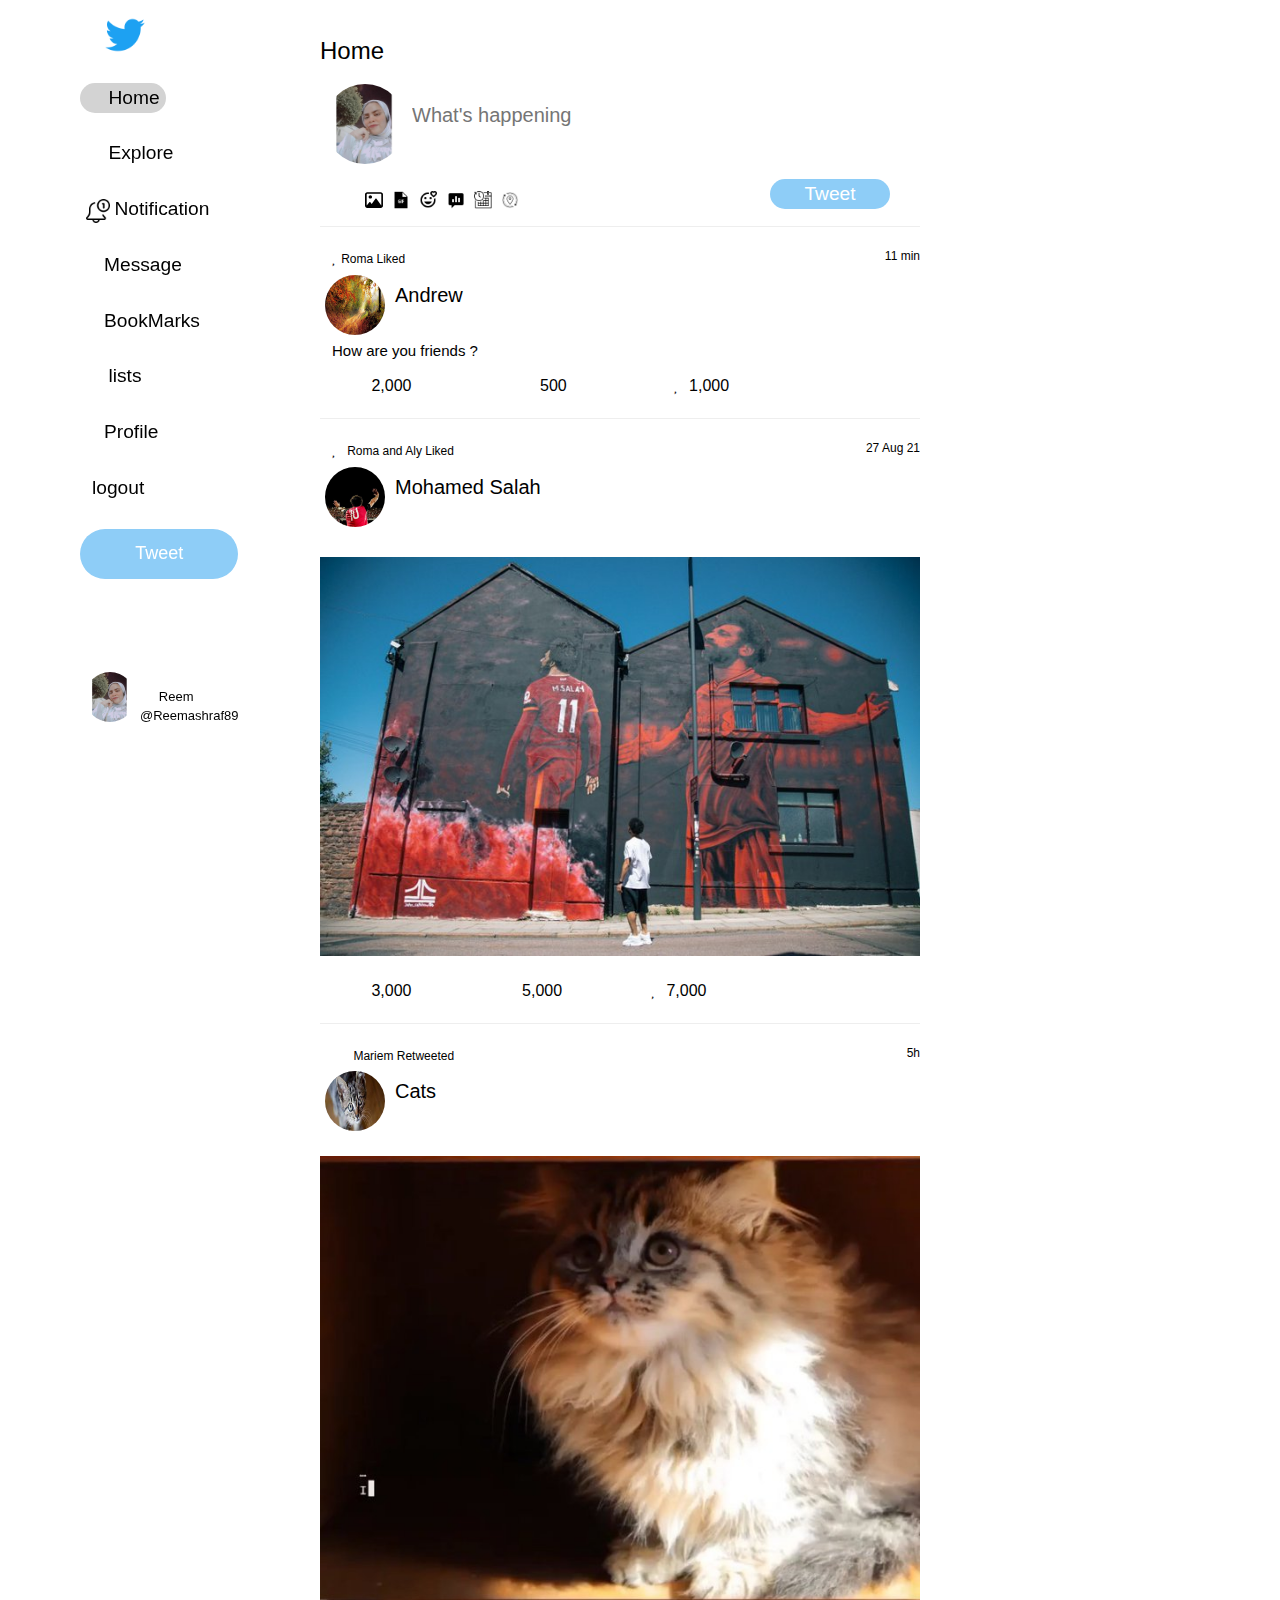
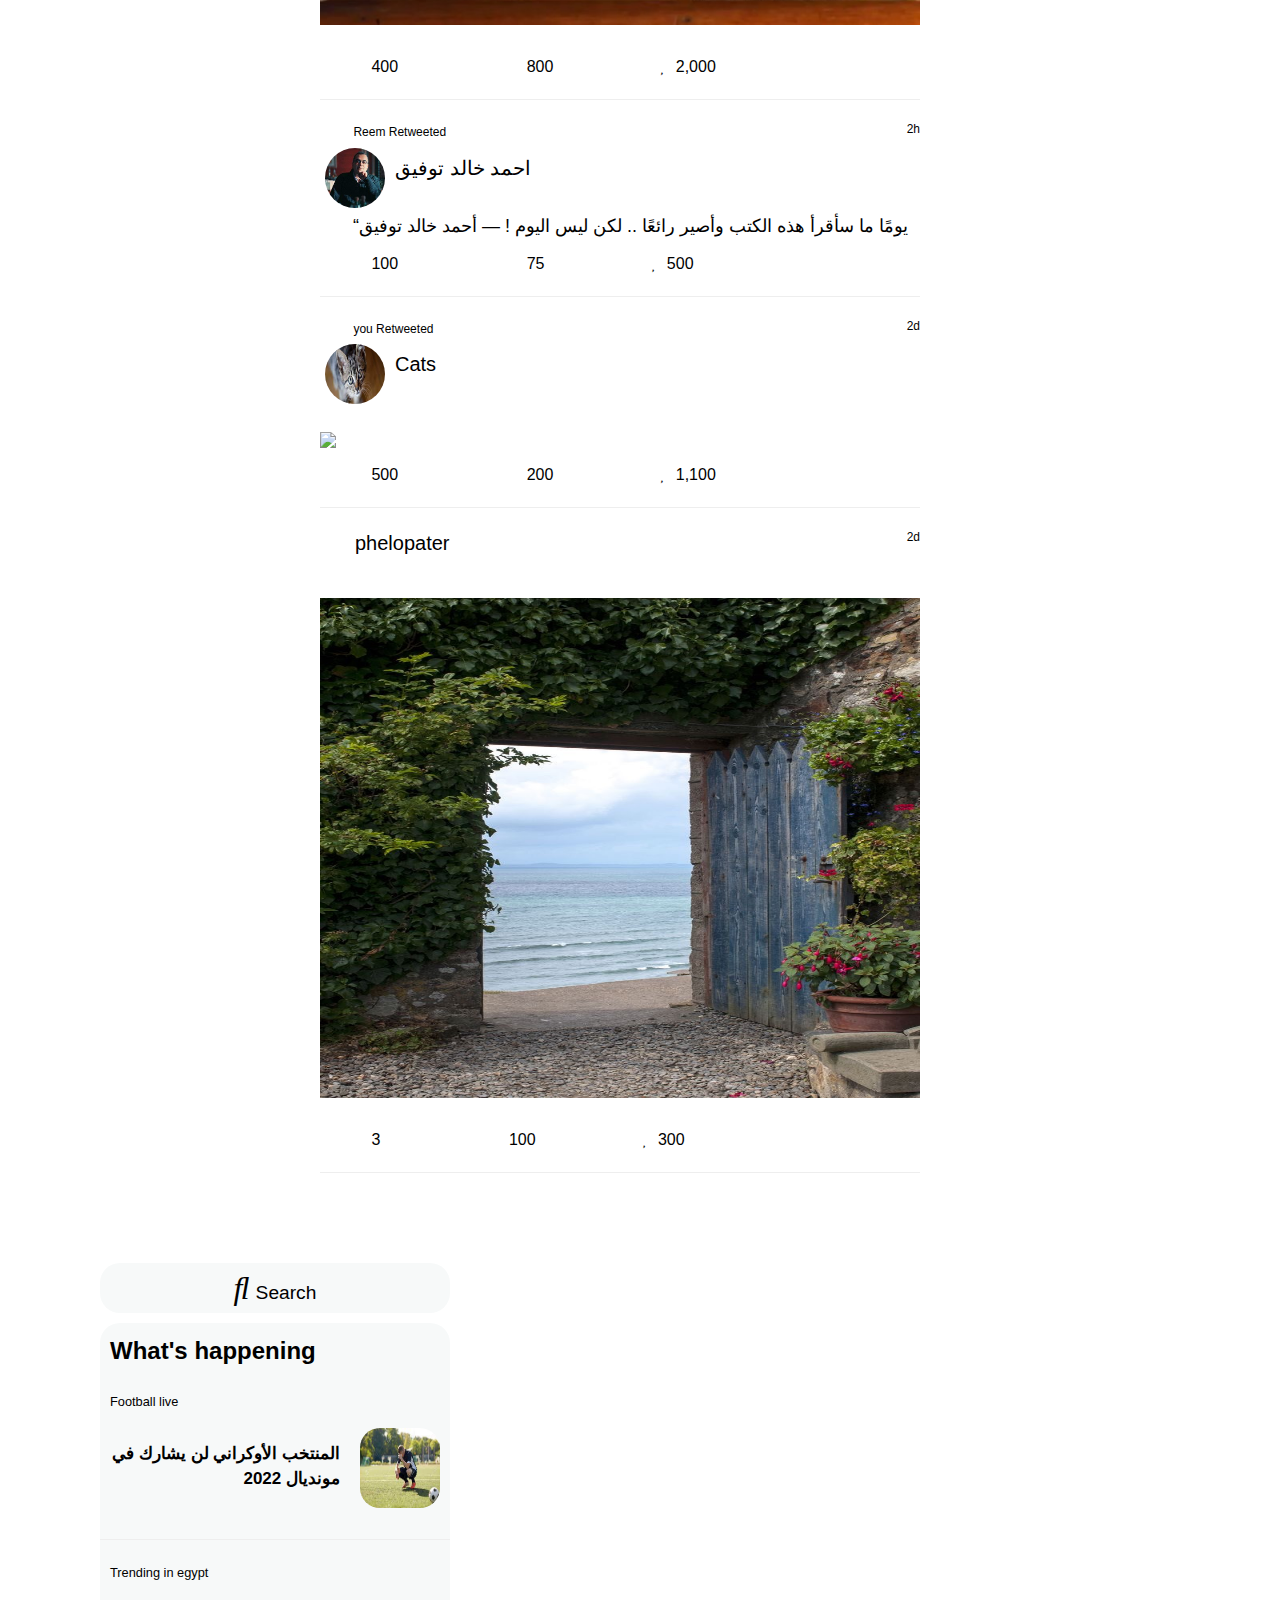
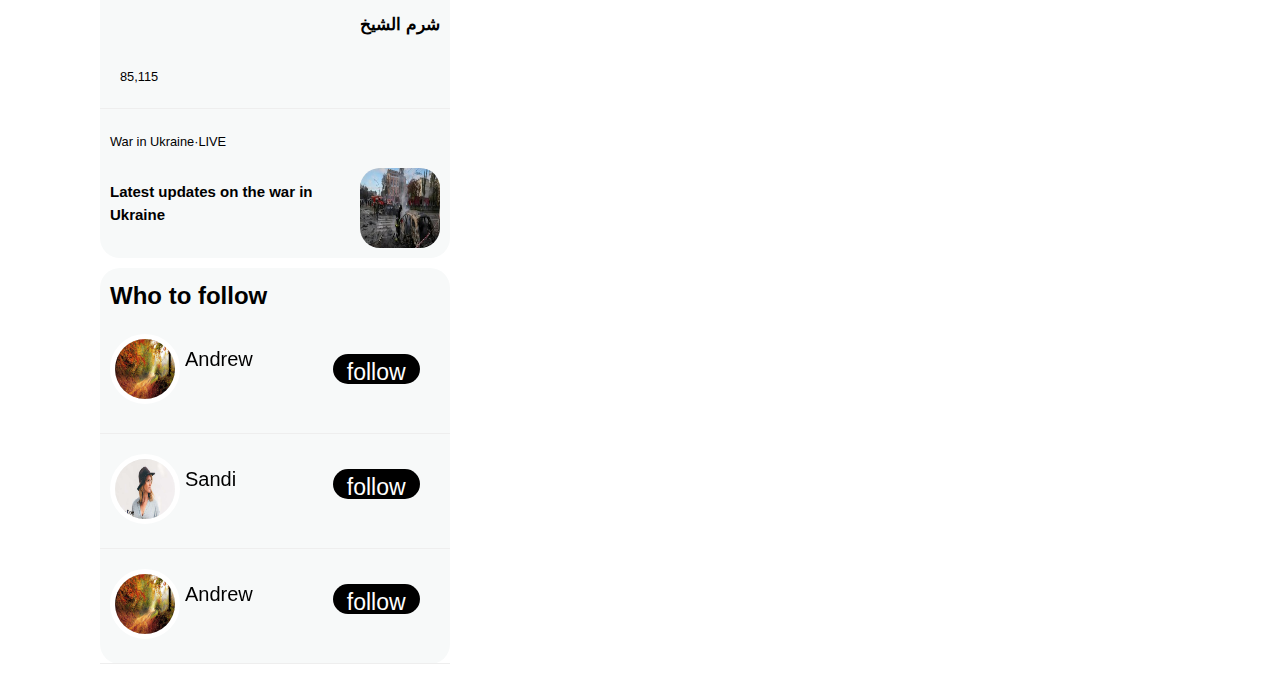
==== commit f7420dd8: "Add files via upload" ====
--- a/index.html
+++ b/index.html
@@ -80,7 +80,7 @@
         <img src="assets/Capture.PNG" width="100px" class="profpic">
         <!-- <i class="far fa-user fa-2x" style="margin-top: 10px;"></i> -->
         <h4 style="position: relative;margin-left: 75px;">Andrew</h4>
-        <p style="margin: 2%;margin-top: 30px;font-weight: 20px;">How do friends stay friends ?</p>
+        <p style="margin: 2%;margin-top: 30px;font-weight: 20px;">How are you friends ?</p>
         <i class="far fa-comment" style="margin-left: 5%;"></i>
         <p class="reaction">2,000</p>
         <i class="fas fa-retweet" style="margin-left: 13%;"></i>
@@ -152,10 +152,9 @@
         <i class="fas fa-retweet" style="margin-left: 2%;"></i>
         <small style="margin-left: 1%;margin-bottom: 10px;">you Retweeted</small>
         <small style="float: right;">2d</small><br>
-        <img src="assets/ahmed.jfif" width="100px" class="profpic">
-        <h4 style="margin-left: 75px;position: relative;">احمد خالد توفيق</h4>
-        <p style="text-align: right;margin-top: 30px;font-size: 18px;">لست اسف ,,</p>
-        <img src="assets/t5.jfif" style="width: 100%;margin-bottom: 15px;"><br>               
+        <img src="assets/pro.jfif" width="100px" class="profpic">
+        <h4 style="margin-left: 75px;margin-bottom: 30px;;position: relative;">Cats</h4><br>
+        <img src="assets/cat.jfif" style="width: 100%;margin-bottom: 15px;"><br>               
        <i class="far fa-comment" style="margin-left: 5%;"></i>
         <p class="reaction"">500</p>
         <i class="fas fa-retweet" style="margin-left: 13%;"></i>
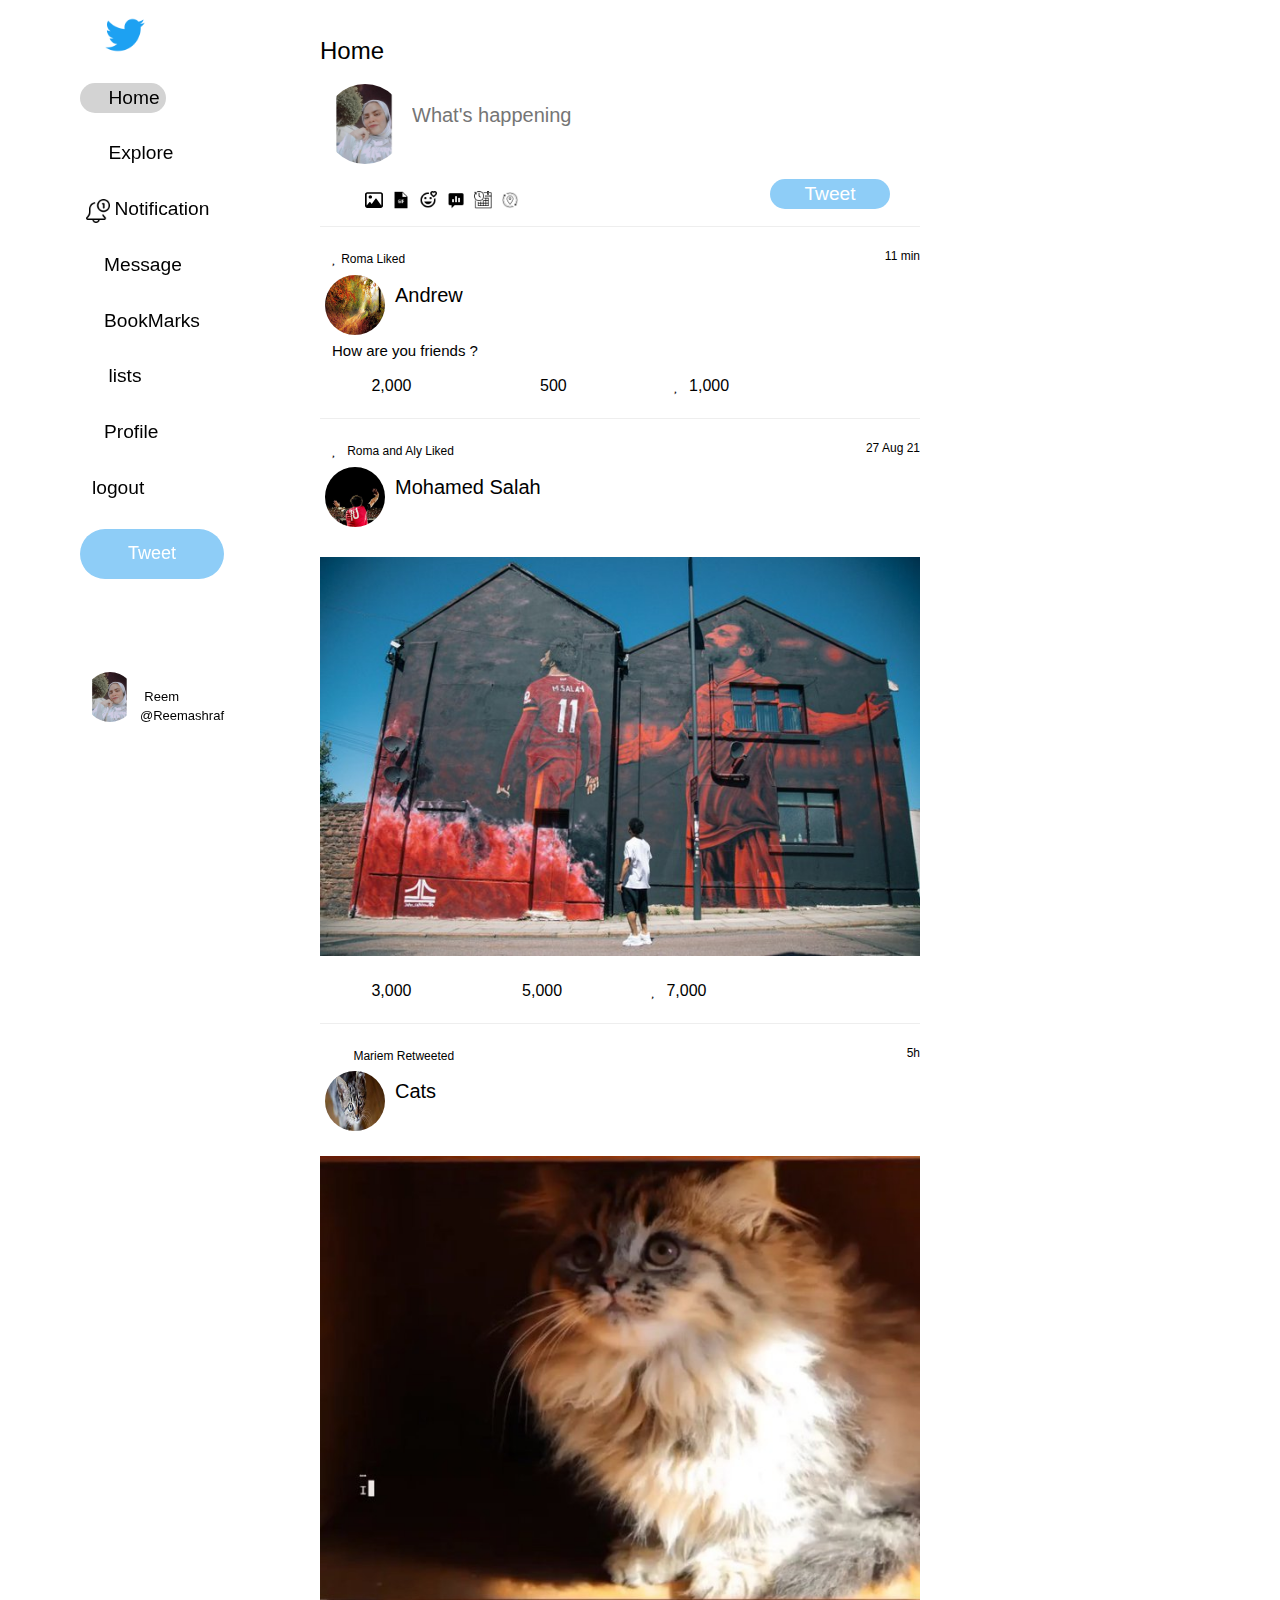
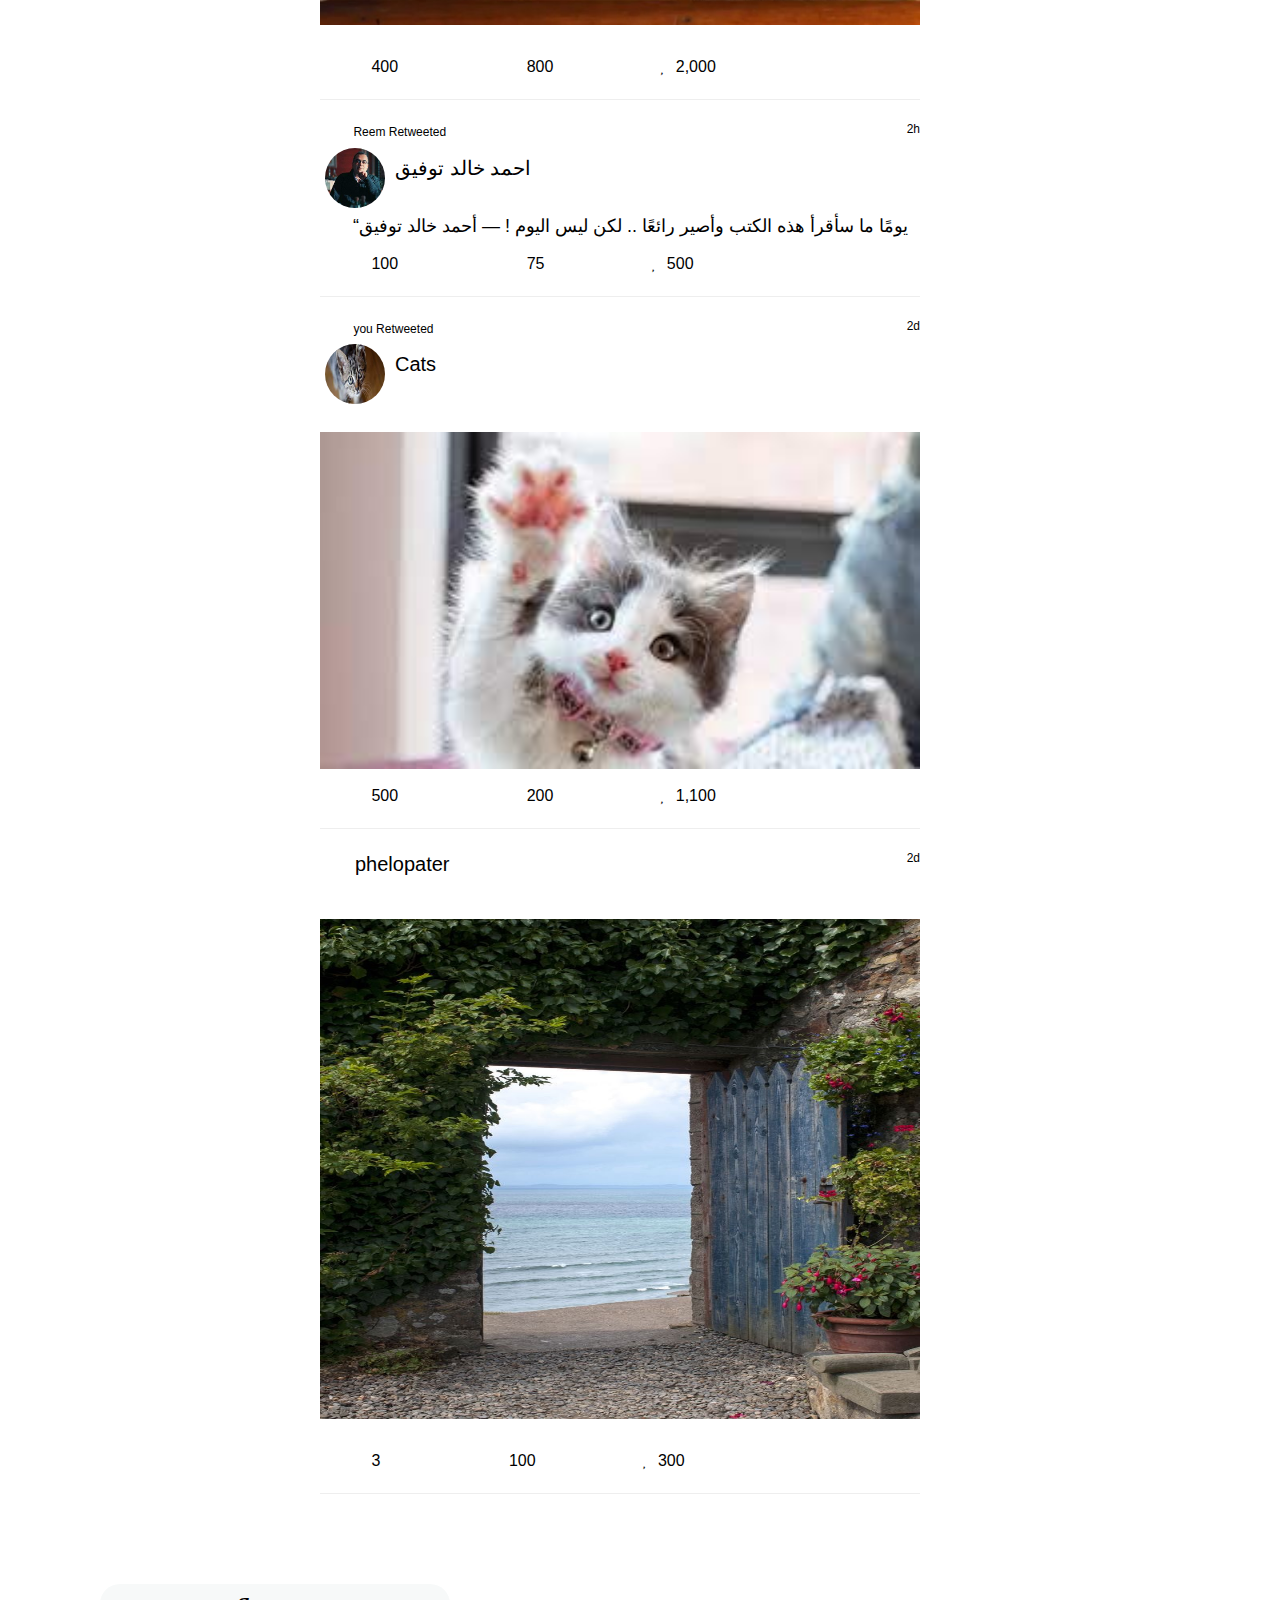
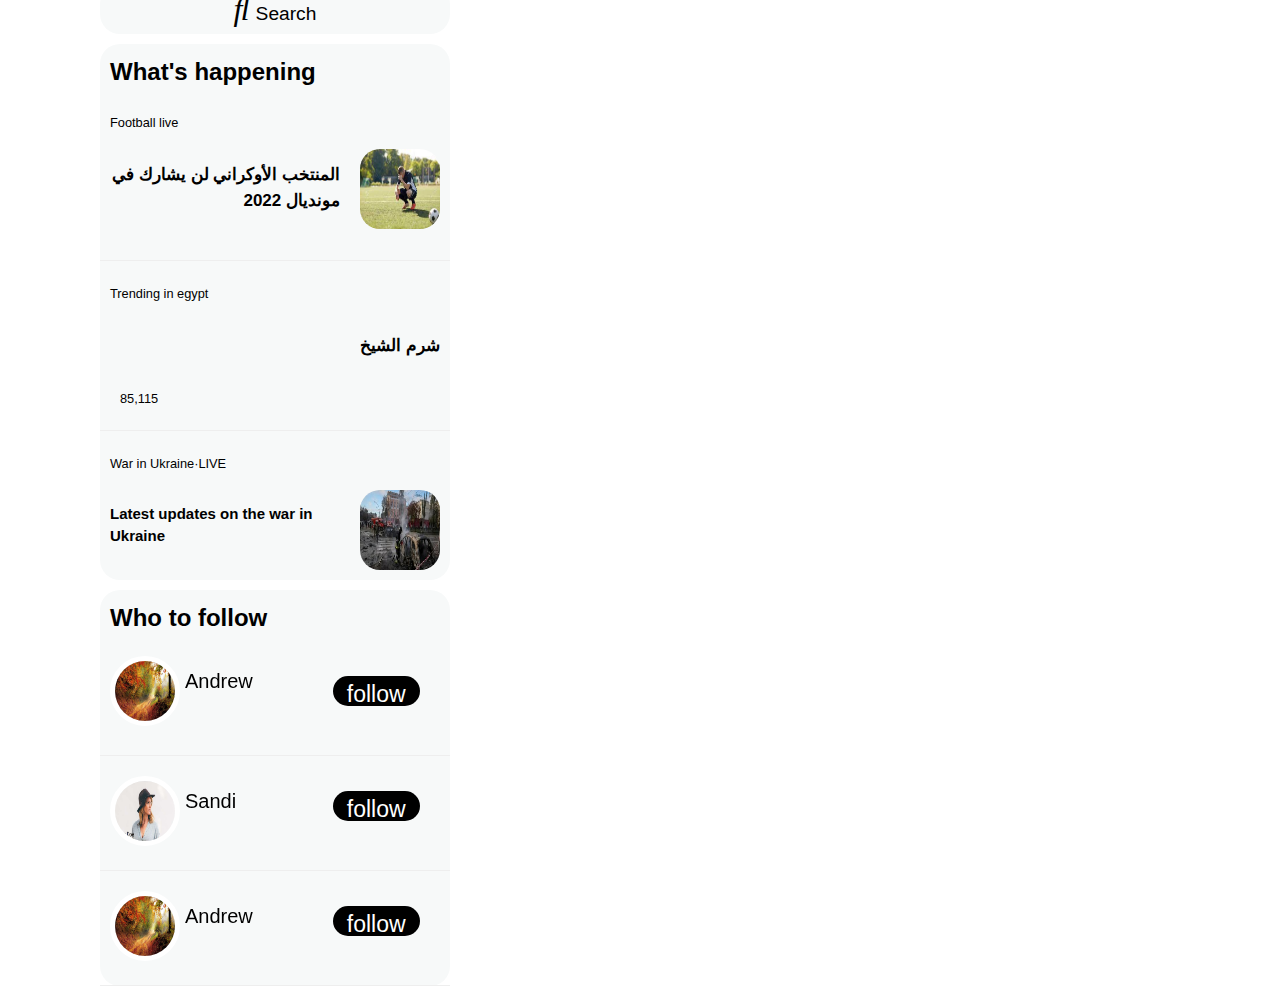
==== commit c2a1aa0c: "Add files via upload" ====
--- a/index.html
+++ b/index.html
@@ -49,7 +49,7 @@
         <p style="float:right;margin-right: 45px;margin-top: 20px;margin-bottom:0px;">Reem</p>
         <img src="assets/reem.jpg" style="width: 60px;height: 60px;float: left;" class="profpic">
         
-        <p style="text-align: center;margin-left: 60px;margin-top: 3px;">@Reemashraf89</p>
+        <p style="text-align: center;margin-left: 60px;margin-top: 3px;">@Reemashraf</p>
        </a><br>
     </div>
   </div>
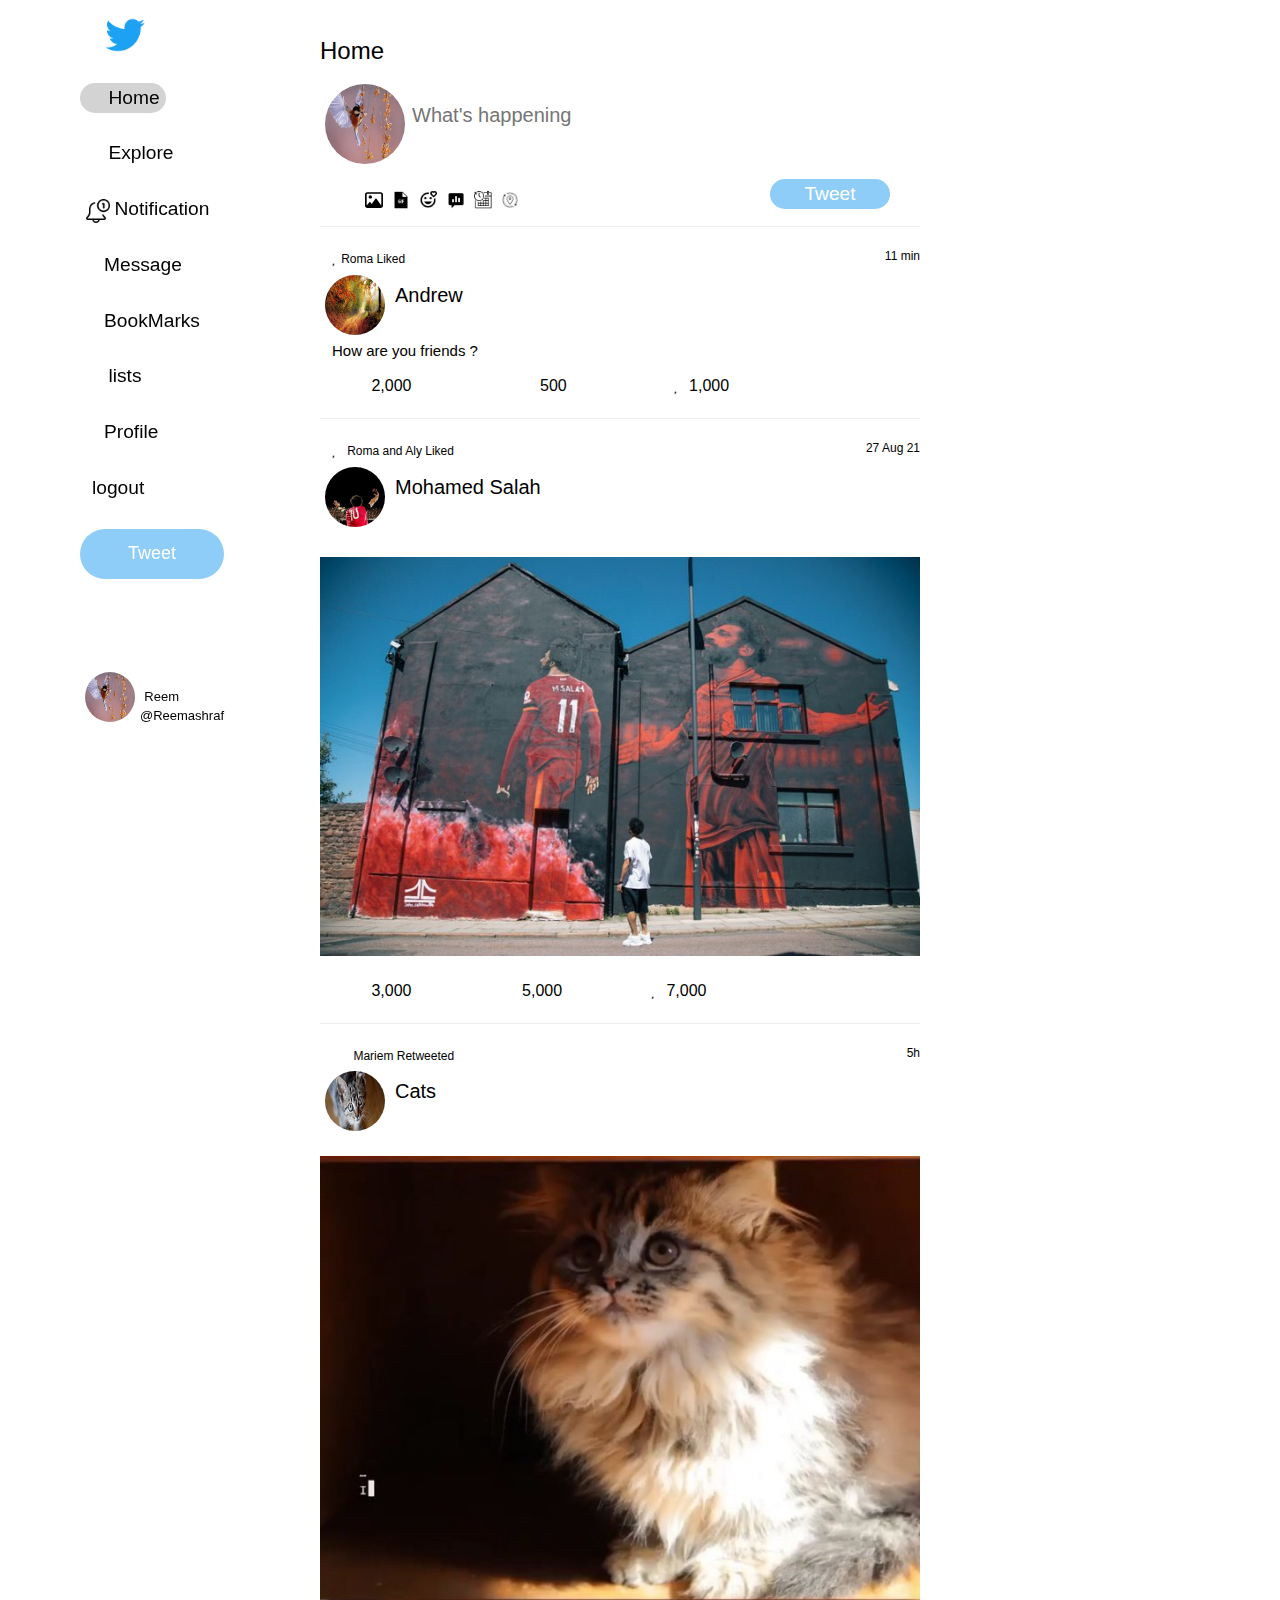
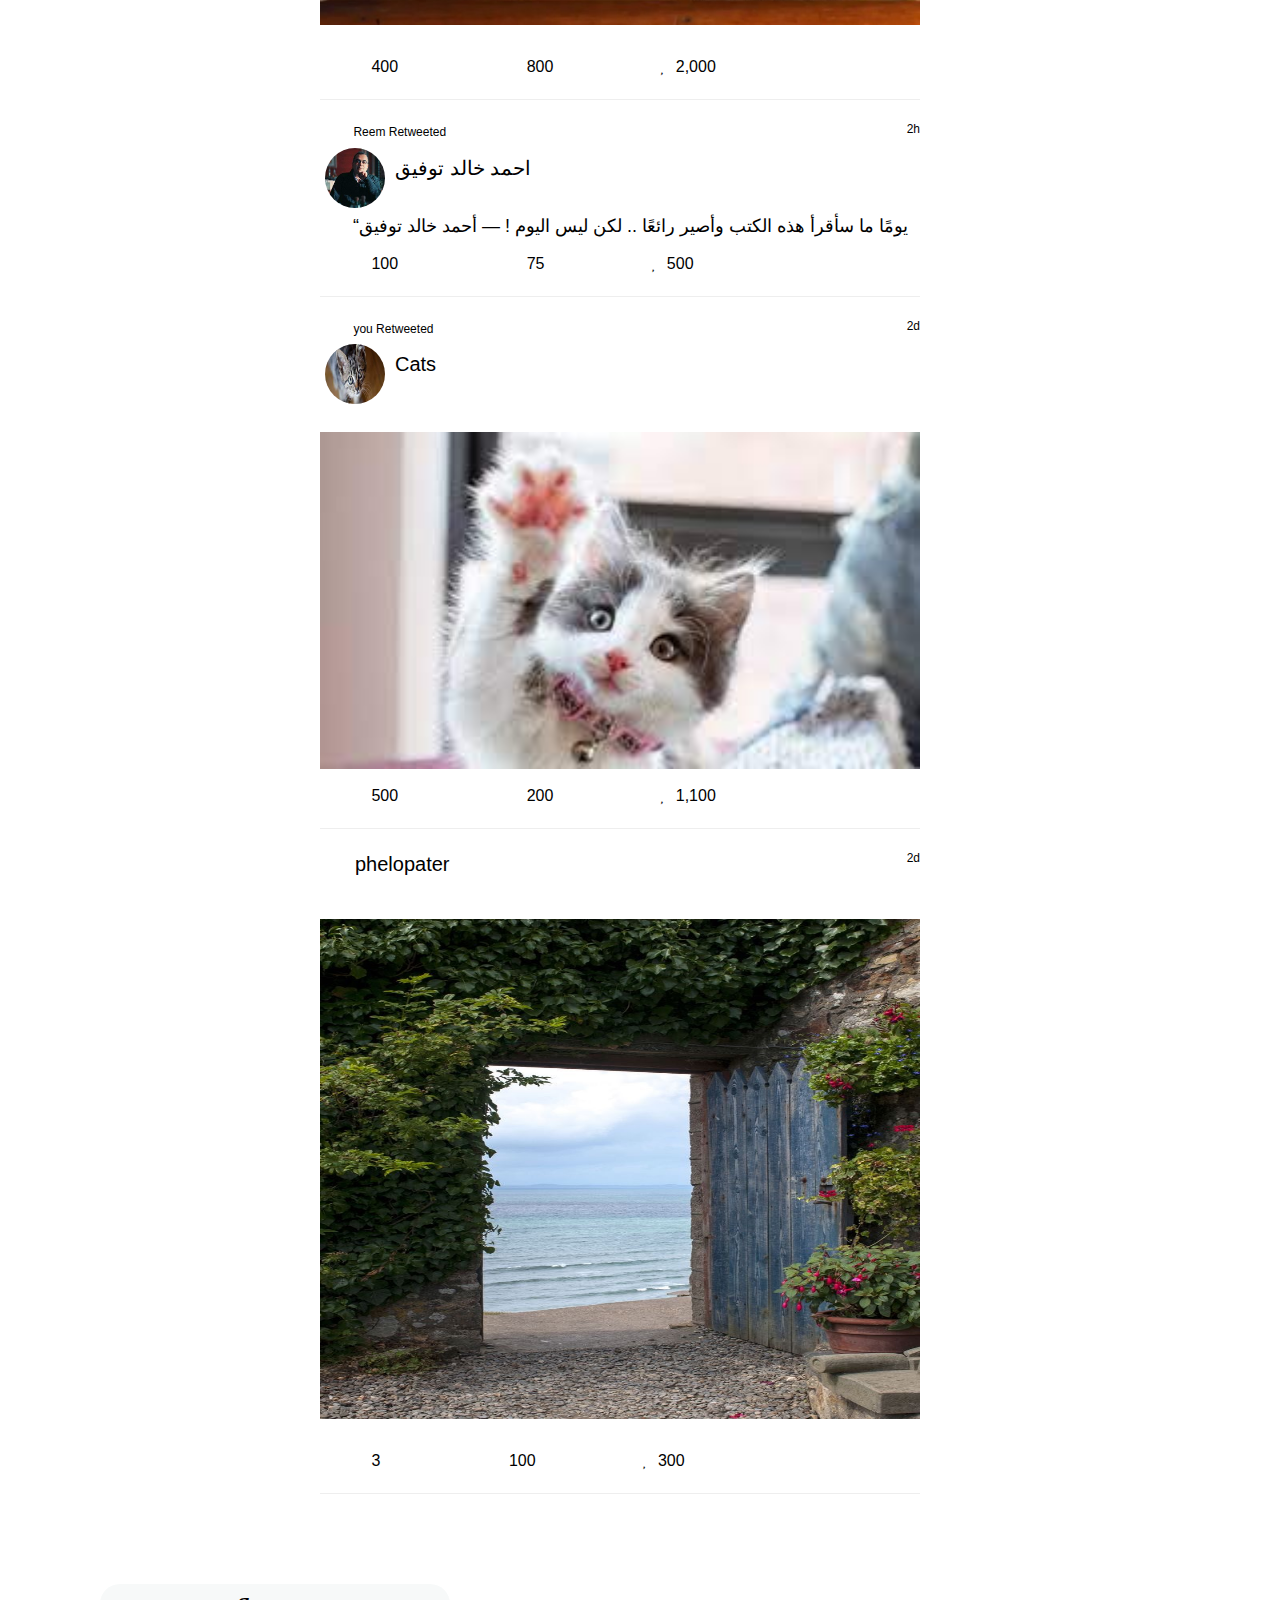
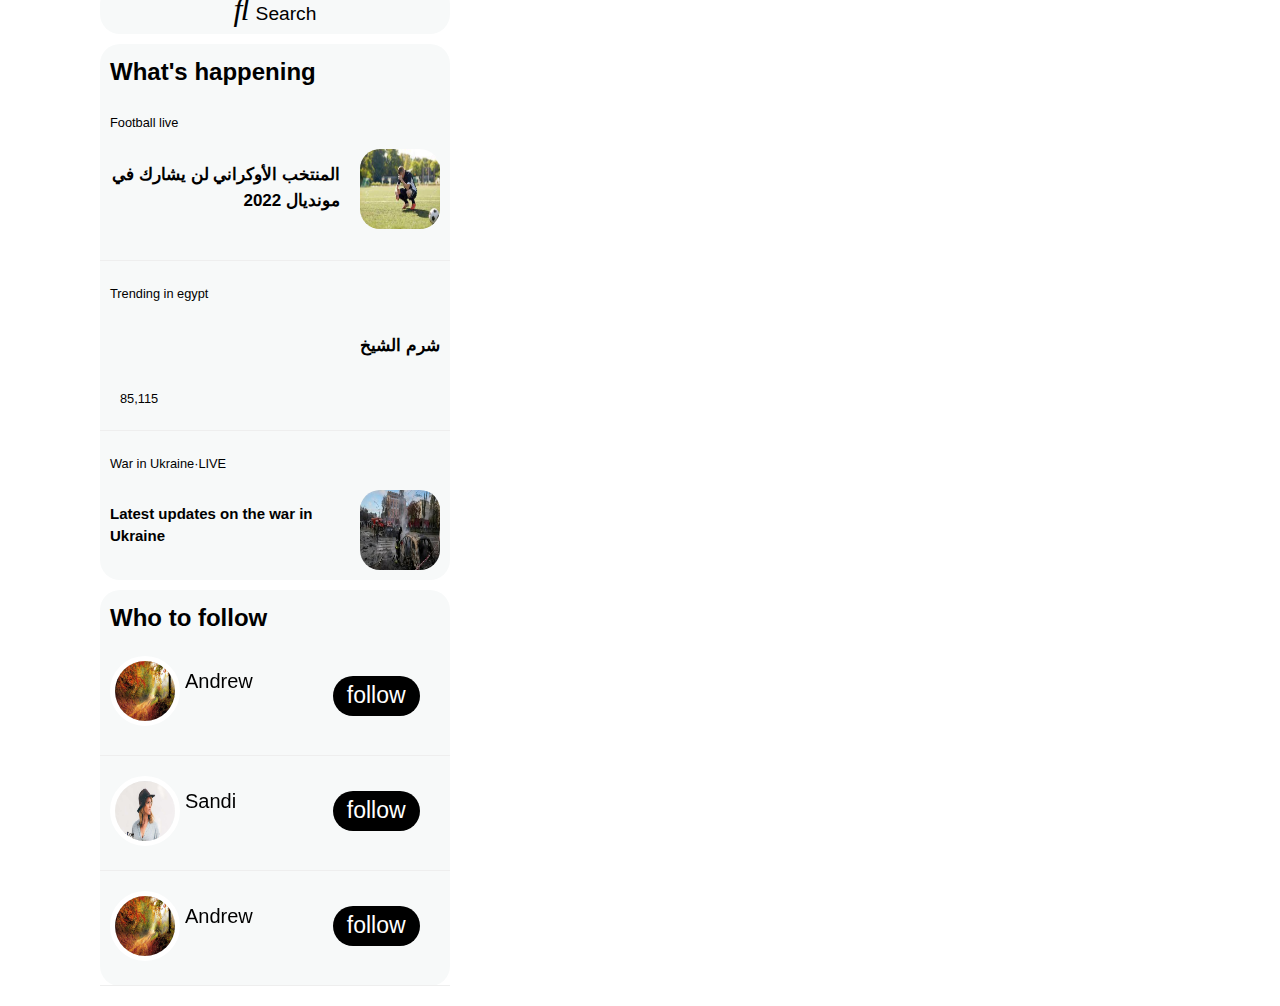
==== commit 5e20f460: "Add files via upload" ====
--- a/index.html
+++ b/index.html
@@ -47,7 +47,7 @@
      <div class="pro">
      <a href="#" style="text-decoration: none;">
         <p style="float:right;margin-right: 45px;margin-top: 20px;margin-bottom:0px;">Reem</p>
-        <img src="assets/reem.jpg" style="width: 60px;height: 60px;float: left;" class="profpic">
+        <img src="assets/bird.PNG" style="width: 60px;height: 60px;float: left;" class="profpic">
         
         <p style="text-align: center;margin-left: 60px;margin-top: 3px;">@Reemashraf</p>
        </a><br>
@@ -59,7 +59,7 @@
 <div style="float: left;margin-left: 320px;width: 600px;margin-top: 0px;">
         <h3>Home</h3>
         <div style="height: 105px;">
-            <img src="assets/reem.jpg" style="width: 90px;height: 90px;" class="profpic">
+            <img src="assets/bird.PNG" style="width: 90px;height: 90px;" class="profpic">
             <input type="text" id="what" placeholder="What's happening" style="position: relative;margin-left: 90px;margin-top: 20px;">
             <button class="tweet"><div class="text">Tweet</div></button>
             <div style="margin-left: 40px;margin-top: 8px;">
--- a/home.css
+++ b/home.css
@@ -68,7 +68,7 @@
     margin-right: 30px;
     margin-top: -35px;
     width: 25%;
-    height: 30px;
+    height: 40px;
     background-color: black;
     border-radius: 30px;
     text-align: center;
